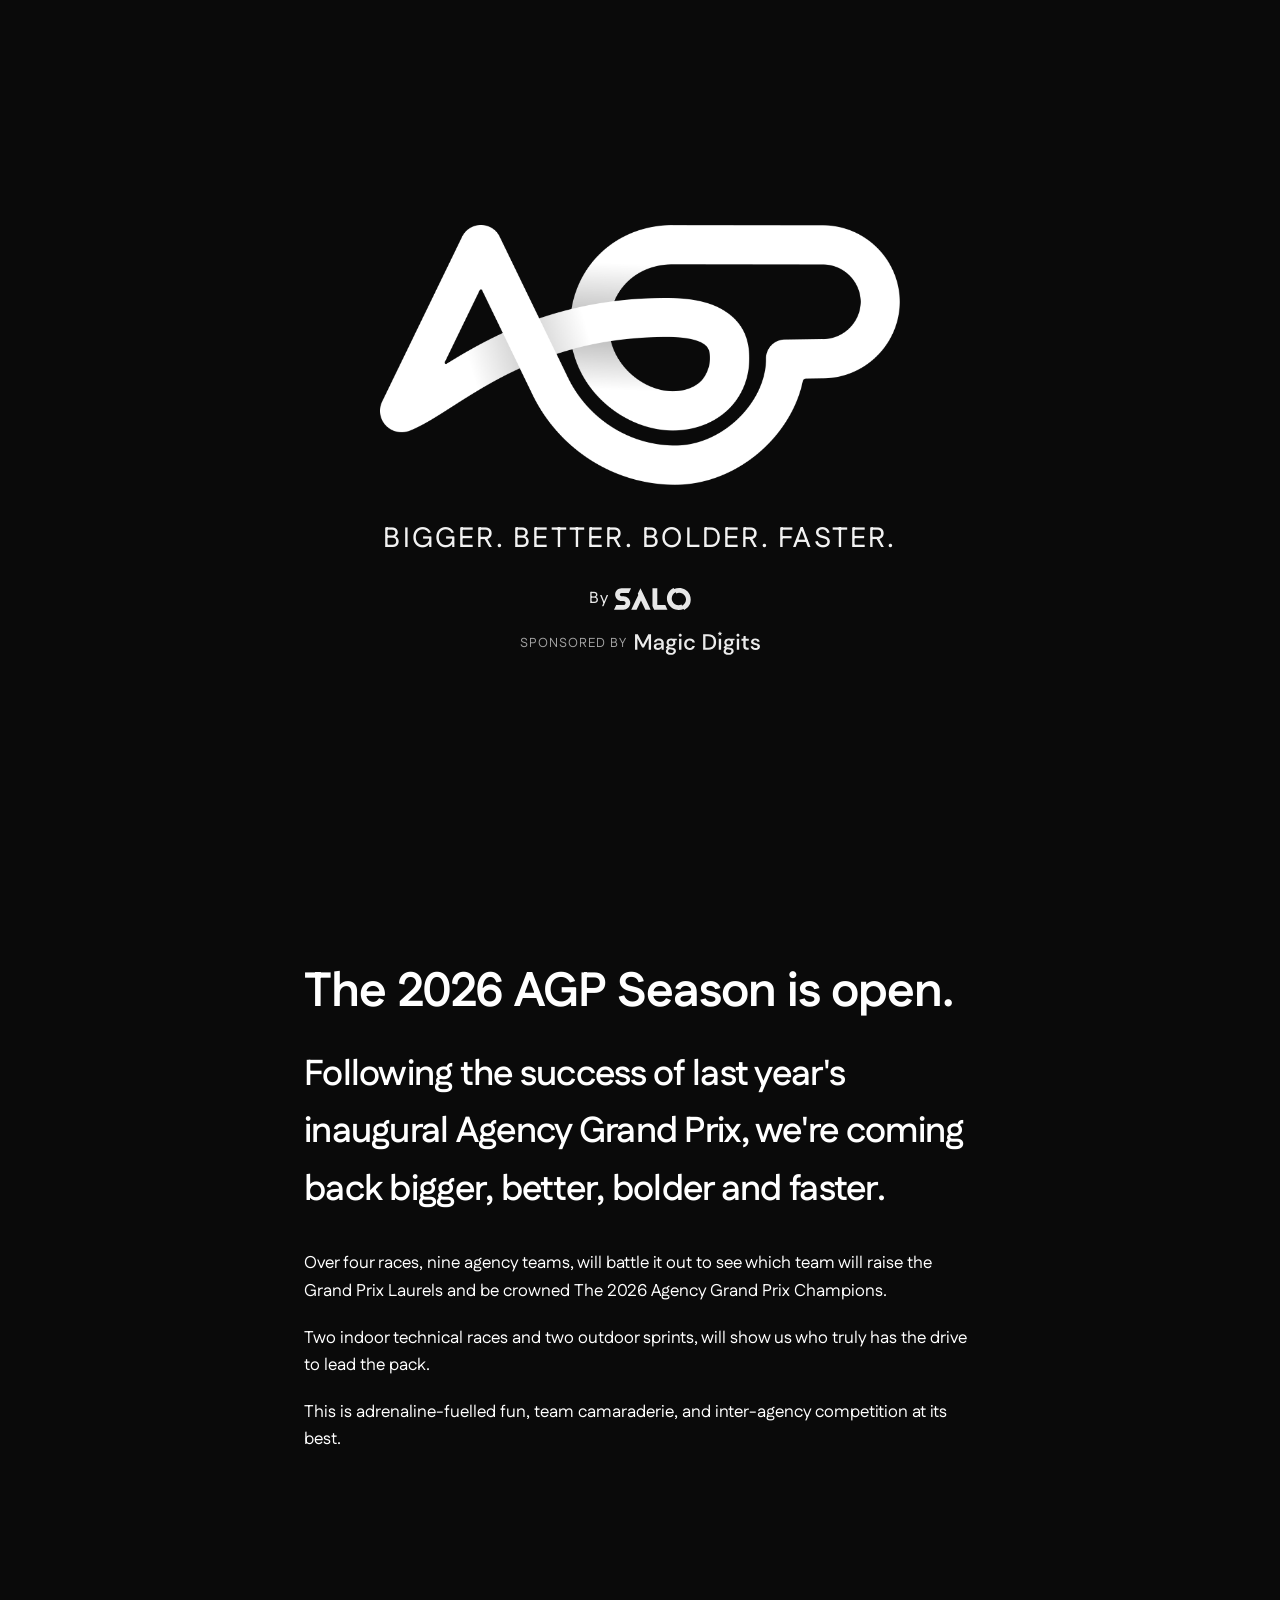
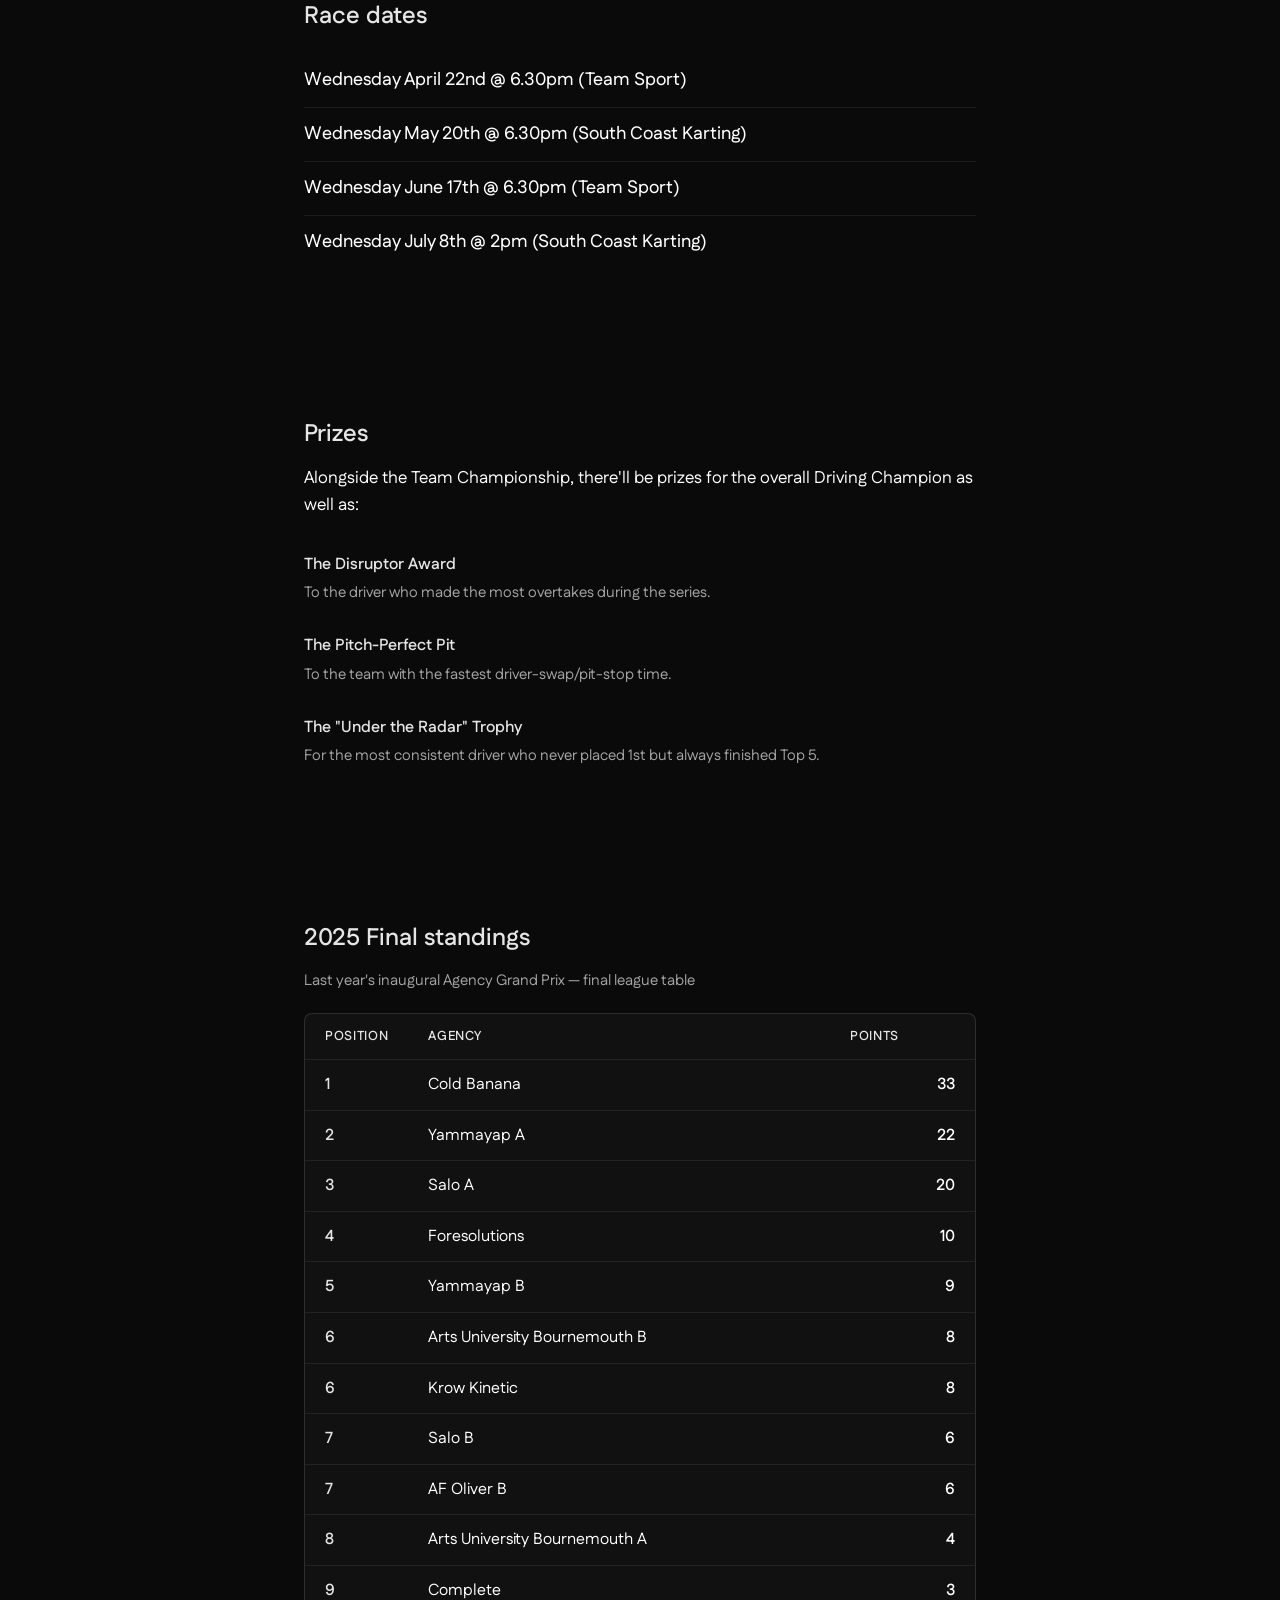
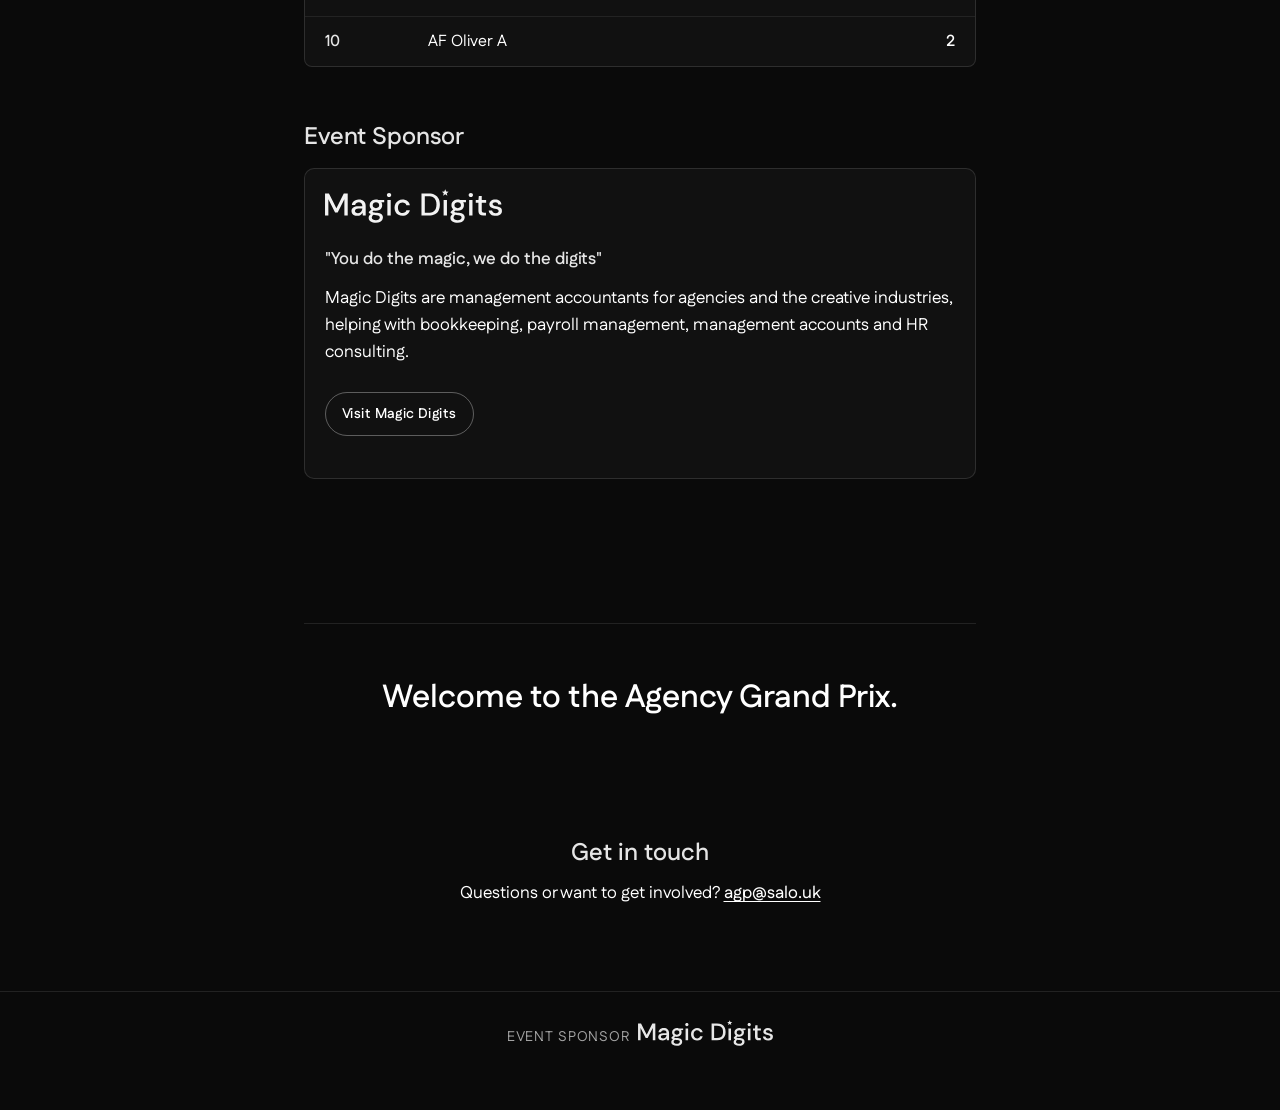
==== index.html @ ab798ff8 "Update 2026 race schedule with venues and times Made-with: Cursor" ====
<!DOCTYPE html>
<html lang="en">
<head>
  <meta charset="UTF-8">
  <meta name="viewport" content="width=device-width, initial-scale=1.0">
  <meta http-equiv="Content-Security-Policy" content="upgrade-insecure-requests">
  <title>Agency Grand Prix — 2026 Season</title>
  <meta name="description" content="The 2026 Agency Grand Prix — four races, nine agency teams. Bigger, better, bolder and faster. Indoor technical races and outdoor sprints. March–June 2026.">
  <meta name="theme-color" content="#0a0a0a">
  <meta property="og:title" content="Agency Grand Prix — 2026 Season">
  <meta property="og:description" content="The 2026 Agency Grand Prix — four races, nine agency teams. Bigger, better, bolder and faster.">
  <meta property="og:type" content="website">
  <link rel="icon" href="assets/Favicon.png" type="image/png" sizes="32x32">
  <link rel="apple-touch-icon" href="assets/Favicon.png">
  <link rel="preconnect" href="https://fonts.googleapis.com">
  <link rel="preconnect" href="https://fonts.gstatic.com" crossorigin>
  <link href="https://fonts.googleapis.com/css2?family=Fustat:wght@200;300;400;500;600;700;800&display=swap" rel="stylesheet">
  <link href="styles.css" rel="stylesheet">
</head>
<body>
  <header class="banner">
    <!-- Replace src with your own video file for the background -->
    <video class="banner-video" autoplay muted loop playsinline src="assets/AGP-Banner-720.mp4">
      Your browser does not support the video tag.
    </video>
    <div class="banner-fallback" aria-hidden="true"></div>
    <div class="banner-overlay"></div>
    <div class="banner-content">
      <img class="banner-logo" src="assets/AGP-Logo-Light.png" alt="Agency Grand Prix" width="520" height="auto">
      <p class="banner-tagline">Bigger. Better. Bolder. Faster.</p>
      <p class="banner-by">By <a href="https://salo.uk" target="_blank" rel="noopener noreferrer"><img src="assets/salo.svg" alt="Salo" class="banner-salo-logo"></a></p>
      <p class="banner-sponsor">Sponsored by <a href="https://www.magic-digits.co.uk/" target="_blank" rel="noopener noreferrer"><img src="assets/Magic-Digits.svg" alt="Magic Digits" class="banner-sponsor-logo"></a></p>
    </div>
  </header>

  <div class="page-wrap">
    <aside class="gallery-side gallery-side--left" aria-hidden="true">
      <div class="gallery-float-item" data-reveal-at="0" data-hide-at="400">
        <span class="glitch"><img src="assets/gallery/left-1.jpg" alt=""></span>
      </div>
      <div class="gallery-float-item" data-reveal-at="200" data-hide-at="600">
        <span class="glitch"><img src="assets/gallery/left-2.jpg" alt=""></span>
      </div>
      <div class="gallery-float-item" data-reveal-at="450" data-hide-at="850">
        <span class="glitch"><img src="assets/gallery/left-3.jpg" alt=""></span>
      </div>
    </aside>

  <main>
    <section class="scroll-reveal">
      <h1>The 2026 AGP Season is open.</h1>
      <p class="intro">Following the success of last year's inaugural Agency Grand Prix, we're coming back bigger, better, bolder and faster.</p>
      <p>Over four races, nine agency teams, will battle it out to see which team will raise the Grand Prix Laurels and be crowned The 2026 Agency Grand Prix Champions.</p>
      <p>Two indoor technical races and two outdoor sprints, will show us who truly has the drive to lead the pack.</p>
      <p>This is adrenaline-fuelled fun, team camaraderie, and inter-agency competition at its best.</p>
    </section>

    <section class="scroll-reveal">
      <h2>Race dates</h2>
      <ul class="dates">
        <li>Wednesday April 22nd @ 6.30pm (Team Sport)</li>
        <li>Wednesday May 20th @ 6.30pm (South Coast Karting)</li>
        <li>Wednesday June 17th @ 6.30pm (Team Sport)</li>
        <li>Wednesday July 8th @ 2pm (South Coast Karting)</li>
      </ul>
    </section>

    <div class="gallery-mobile" aria-label="Event gallery">
      <div class="gallery-mobile-track">
        <div class="gallery-mobile-slide"><span class="glitch"><img src="assets/gallery/left-1.jpg" alt=""></span></div>
        <div class="gallery-mobile-slide"><span class="glitch"><img src="assets/gallery/left-2.jpg" alt=""></span></div>
        <div class="gallery-mobile-slide"><span class="glitch"><img src="assets/gallery/left-3.jpg" alt=""></span></div>
        <div class="gallery-mobile-slide"><span class="glitch"><img src="assets/gallery/right-1.jpg" alt=""></span></div>
        <div class="gallery-mobile-slide"><span class="glitch"><img src="assets/gallery/right-2.jpg" alt=""></span></div>
        <div class="gallery-mobile-slide"><span class="glitch"><img src="assets/gallery/right-3.jpg" alt=""></span></div>
      </div>
    </div>

    <section class="scroll-reveal">
      <h2>Prizes</h2>
      <p>Alongside the Team Championship, there'll be prizes for the overall Driving Champion as well as:</p>
      <div class="awards">
        <div class="award-item">
          <h3>The Disruptor Award</h3>
          <p>To the driver who made the most overtakes during the series.</p>
        </div>
        <div class="award-item">
          <h3>The Pitch-Perfect Pit</h3>
          <p>To the team with the fastest driver-swap/pit-stop time.</p>
        </div>
        <div class="award-item">
          <h3>The "Under the Radar" Trophy</h3>
          <p>For the most consistent driver who never placed 1st but always finished Top 5.</p>
        </div>
      </div>
    </section>

    <section class="scroll-reveal league-section">
      <h2>2025 Final standings</h2>
      <p class="league-caption">Last year's inaugural Agency Grand Prix — final league table</p>
      <div class="league-table-wrap">
        <table class="league-table">
          <thead>
            <tr>
              <th scope="col">Position</th>
              <th scope="col">Agency</th>
              <th scope="col">Points</th>
            </tr>
          </thead>
          <tbody>
            <tr><td>1</td><td>Cold Banana</td><td>33</td></tr>
            <tr><td>2</td><td>Yammayap A</td><td>22</td></tr>
            <tr><td>3</td><td>Salo A</td><td>20</td></tr>
            <tr><td>4</td><td>Foresolutions</td><td>10</td></tr>
            <tr><td>5</td><td>Yammayap B</td><td>9</td></tr>
            <tr><td>6</td><td>Arts University Bournemouth B</td><td>8</td></tr>
            <tr><td>6</td><td>Krow Kinetic</td><td>8</td></tr>
            <tr><td>7</td><td>Salo B</td><td>6</td></tr>
            <tr><td>7</td><td>AF Oliver B</td><td>6</td></tr>
            <tr><td>8</td><td>Arts University Bournemouth A</td><td>4</td></tr>
            <tr><td>9</td><td>Complete</td><td>3</td></tr>
            <tr><td>10</td><td>AF Oliver A</td><td>2</td></tr>
          </tbody>
        </table>
      </div>
    </section>

    <section class="scroll-reveal sponsor-section">
      <h2>Event Sponsor</h2>
      <div class="sponsor-card">
        <a href="https://www.magic-digits.co.uk/" target="_blank" rel="noopener noreferrer" class="sponsor-logo-link">
          <img src="assets/Magic-Digits.svg" alt="Magic Digits" class="sponsor-feature-logo">
        </a>
        <p class="sponsor-strapline">"You do the magic, we do the digits"</p>
        <p>Magic Digits are management accountants for agencies and the creative industries, helping with bookkeeping, payroll management, management accounts and HR consulting.</p>
        <p><a href="https://www.magic-digits.co.uk/" target="_blank" rel="noopener noreferrer" class="sponsor-cta">Visit Magic Digits</a></p>
      </div>
    </section>

    <section class="scroll-reveal">
      <p class="closing">Welcome to the Agency Grand Prix.</p>
    </section>

    <section class="scroll-reveal contact-section">
      <h2>Get in touch</h2>
      <p>Questions or want to get involved? <a href="mailto:agp@salo.uk">agp@salo.uk</a></p>
    </section>
  </main>

    <aside class="gallery-side gallery-side--right" aria-hidden="true">
      <div class="gallery-float-item" data-reveal-at="100" data-hide-at="500">
        <span class="glitch"><img src="assets/gallery/right-1.jpg" alt=""></span>
      </div>
      <div class="gallery-float-item" data-reveal-at="350" data-hide-at="750">
        <span class="glitch"><img src="assets/gallery/right-2.jpg" alt=""></span>
      </div>
      <div class="gallery-float-item" data-reveal-at="600">
        <span class="glitch"><img src="assets/gallery/right-3.jpg" alt=""></span>
      </div>
    </aside>
  </div>

  <footer class="site-footer">
    <p class="footer-sponsor">Event sponsor <a href="https://www.magic-digits.co.uk/" target="_blank" rel="noopener noreferrer"><img src="assets/Magic-Digits.svg" alt="Magic Digits" class="footer-sponsor-logo"></a></p>
  </footer>

  <script src="script.js"></script>
</body>
</html>
---- styles.css ----
:root {
  --bg: #0a0a0a;
  --bg-elevated: #141414;
  --text: #ffffff;
  --text-muted: #a3a3a3;
  --accent: #e5e5e5;
  --font: 'Fustat', sans-serif;
}

* {
  box-sizing: border-box;
  margin: 0;
  padding: 0;
}

html {
  scroll-behavior: smooth;
}

body {
  font-family: var(--font);
  background: var(--bg);
  color: var(--text);
  line-height: 1.6;
  font-weight: 400;
  -webkit-font-smoothing: antialiased;
}

/* Banner */
.banner {
  position: relative;
  min-height: 100vh;
  display: flex;
  align-items: center;
  justify-content: center;
  overflow: hidden;
}

.banner-video {
  position: absolute;
  inset: 0;
  width: 100%;
  height: 100%;
  object-fit: cover;
}

.banner-overlay {
  position: absolute;
  inset: 0;
  background: linear-gradient(to bottom, rgba(10,10,10,0.4) 0%, rgba(10,10,10,0.85) 60%, var(--bg) 100%);
  z-index: 1;
}

.banner-content {
  position: relative;
  z-index: 2;
  text-align: center;
  padding: 2rem;
}

.banner-logo {
  max-width: min(70vw, 520px);
  height: auto;
  display: block;
  margin: 0 auto 2rem;
}

.banner-tagline {
  font-size: clamp(1.25rem, 3vw, 1.75rem);
  font-weight: 500;
  letter-spacing: 0.08em;
  text-transform: uppercase;
  color: var(--text);
  opacity: 0.95;
}

.banner-by {
  font-size: clamp(0.875rem, 2vw, 1rem);
  font-weight: 500;
  letter-spacing: 0.06em;
  color: var(--text);
  opacity: 0.9;
  margin-top: 1.5rem;
  display: flex;
  align-items: center;
  justify-content: center;
  gap: 0.35em;
}

.banner-salo-logo {
  height: 1.4em;
  width: auto;
  display: inline-block;
  vertical-align: middle;
}

.banner-sponsor {
  font-size: 0.8125rem;
  letter-spacing: 0.08em;
  text-transform: uppercase;
  color: var(--text-muted);
  margin-top: 0.9rem;
  display: flex;
  align-items: center;
  justify-content: center;
  gap: 0.6em;
}

.banner-sponsor-logo {
  height: auto;
  width: min(100%, 160px);
  max-width: 160px;
  max-height: 24px;
  display: inline-block;
  vertical-align: middle;
  opacity: 0.92;
}

/* Sections */
section {
  max-width: 720px;
  margin: 0 auto;
  padding: 4rem 1.5rem;
}

h1, h2 {
  font-weight: 700;
  line-height: 1.2;
}

h1 {
  font-size: clamp(2rem, 5vw, 3rem);
  margin-bottom: 1.5rem;
  letter-spacing: -0.02em;
}

h2 {
  font-size: clamp(1.25rem, 3vw, 1.5rem);
  margin-bottom: 1rem;
  color: var(--accent);
  font-weight: 600;
}

p {
  margin-bottom: 1.25rem;
  color: var(--text);
  font-size: 1.0625rem;
}

.intro {
  font-size: clamp(1.5rem, 4vw, 2.25rem);
  font-weight: 600;
  margin-bottom: 2rem;
  letter-spacing: -0.02em;
}

.dates {
  list-style: none;
  margin: 1.5rem 0;
}

.dates li {
  padding: 0.75rem 0;
  border-bottom: 1px solid rgba(255,255,255,0.08);
  font-size: 1.125rem;
  font-weight: 500;
}

.dates li:last-child {
  border-bottom: none;
}

.awards {
  margin-top: 2rem;
}

.awards h3 {
  font-size: 1rem;
  font-weight: 600;
  color: var(--accent);
  margin-bottom: 0.25rem;
}

.awards p {
  margin-bottom: 1.5rem;
  font-size: 0.9375rem;
  color: var(--text-muted);
}

.awards .award-item {
  margin-bottom: 1.75rem;
}

.closing {
  text-align: center;
  font-size: clamp(1.5rem, 4vw, 2rem);
  font-weight: 600;
  margin-top: 3rem;
  padding-top: 3rem;
  border-top: 1px solid rgba(255,255,255,0.1);
}

.league-section {
  padding-bottom: 2rem;
}

.league-caption {
  margin: 0.5rem 0 1.25rem;
  font-size: 0.9375rem;
  color: var(--text-muted);
}

.league-table-wrap {
  overflow-x: auto;
  border-radius: 8px;
  border: 1px solid rgba(255, 255, 255, 0.12);
  background: rgba(255, 255, 255, 0.03);
}

.league-table {
  width: 100%;
  border-collapse: collapse;
  font-size: 1rem;
}

.league-table th,
.league-table td {
  padding: 0.75rem 1.25rem;
  text-align: left;
  border-bottom: 1px solid rgba(255, 255, 255, 0.08);
}

.league-table th {
  font-weight: 600;
  color: var(--accent);
  text-transform: uppercase;
  letter-spacing: 0.05em;
  font-size: 0.8125rem;
}

.league-table td {
  color: var(--text);
}

.league-table tbody tr:last-child td {
  border-bottom: none;
}

.league-table tbody tr:hover td {
  background: rgba(255, 255, 255, 0.04);
}

.league-table td:nth-child(1) {
  font-weight: 600;
  color: var(--accent);
  width: 6rem;
}

.league-table td:nth-child(3) {
  font-weight: 600;
  text-align: right;
}

.sponsor-section {
  padding-top: 1.5rem;
  padding-bottom: 2rem;
}

.sponsor-card {
  margin-top: 1rem;
  padding: 1.25rem 1.25rem 1.4rem;
  border: 1px solid rgba(255, 255, 255, 0.12);
  border-radius: 10px;
  background: rgba(255, 255, 255, 0.03);
}

.sponsor-logo-link {
  display: inline-block;
  margin-bottom: 0.9rem;
}

.sponsor-feature-logo {
  width: min(100%, 220px);
  max-width: 220px;
  height: auto;
  max-height: 34px;
  opacity: 0.95;
}

.sponsor-strapline {
  margin-bottom: 0.75rem;
  font-size: 1.0625rem;
  font-weight: 600;
  color: var(--accent);
}

.sponsor-cta {
  display: inline-flex;
  align-items: center;
  justify-content: center;
  margin-top: 0.35rem;
  padding: 0.6rem 1rem;
  border: 1px solid rgba(255, 255, 255, 0.32);
  border-radius: 999px;
  color: var(--text);
  text-decoration: none;
  font-size: 0.875rem;
  font-weight: 600;
  letter-spacing: 0.03em;
  transition: background-color 0.2s ease, border-color 0.2s ease, color 0.2s ease;
}

.sponsor-cta:hover {
  background: rgba(255, 255, 255, 0.12);
  border-color: rgba(255, 255, 255, 0.55);
  color: var(--accent);
}

.contact-section {
  text-align: center;
  padding-top: 2rem;
  padding-bottom: 4rem;
}

.contact-section h2 {
  margin-bottom: 0.75rem;
}

.contact-section a {
  color: var(--text);
  font-weight: 500;
  text-decoration: underline;
  text-underline-offset: 0.2em;
}

.contact-section a:hover {
  color: var(--accent);
}

.site-footer {
  border-top: 1px solid rgba(255, 255, 255, 0.1);
  padding: 1.75rem 1.5rem 2.25rem;
  text-align: center;
  position: relative;
  z-index: 3;
}

.footer-sponsor {
  color: var(--text-muted);
  font-size: 0.875rem;
  letter-spacing: 0.06em;
  text-transform: uppercase;
  display: inline-flex;
  align-items: center;
  gap: 0.6em;
}

.footer-sponsor-logo {
  height: auto;
  width: min(100%, 170px);
  max-width: 170px;
  max-height: 26px;
  opacity: 0.9;
}

/* Page layout: content + floating gallery (desktop) / swipeable gallery (mobile) */
.page-wrap {
  padding: 0 1rem;
  position: relative;
  overflow-x: clip;
}

@media (min-width: 1024px) {
  .page-wrap {
    padding: 0 2rem;
    overflow: visible;
  }

  main {
    max-width: 720px;
    margin: 0 auto;
    position: relative;
    z-index: 3;
  }

  .gallery-side {
    position: fixed;
    top: 0;
    width: 26%;
    max-width: 340px;
    height: 100vh;
    pointer-events: none;
    overflow: hidden;
    z-index: 2;
  }

  .gallery-side--left {
    left: 0;
  }

  .gallery-side--right {
    right: 0;
    left: auto;
  }

  .gallery-float-item {
    position: absolute;
    width: 100%;
    opacity: 0;
    transform: scale(0.92);
    transition: opacity 0.8s ease-out, transform 0.8s ease-out;
    will-change: opacity, transform;
  }

  .gallery-float-item.revealed {
    opacity: 1;
    transform: scale(1);
  }

  /* Glitch runs only after image is revealed */
  .gallery-float-item .glitch::before,
  .gallery-float-item .glitch::after {
    animation: none;
    opacity: 0;
  }

  .gallery-float-item.revealed .glitch::before {
    animation: glitch-before 5s ease-in-out infinite;
  }

  .gallery-float-item.revealed .glitch::after {
    animation: glitch-after 5s ease-in-out infinite;
    animation-delay: 0.1s;
  }

  .gallery-float-item .glitch {
    display: block;
    position: relative;
    overflow: hidden;
    border-radius: 10px;
    box-shadow: 0 20px 50px rgba(0, 0, 0, 0.5);
  }

  .gallery-float-item .glitch img {
    width: 100%;
    max-width: 340px;
    height: auto;
    max-height: 42vh;
    object-fit: cover;
    border-radius: 10px;
    display: block;
    position: relative;
    z-index: 0;
  }

  .gallery-side--left .gallery-float-item {
    right: 0;
    left: auto;
    transform: translateX(-10px) scale(0.92);
  }

  .gallery-side--left .gallery-float-item.revealed {
    transform: translateX(-10px) scale(1);
  }

  .gallery-side--left .gallery-float-item:nth-child(1) {
    top: 20vh;
    z-index: 1;
  }

  .gallery-side--left .gallery-float-item:nth-child(2) {
    top: 50vh;
    z-index: 3;
    transform: translateX(-20px) scale(0.92);
  }

  .gallery-side--left .gallery-float-item:nth-child(2).revealed {
    transform: translateX(-20px) scale(1);
  }

  .gallery-side--left .gallery-float-item:nth-child(3) {
    top: 20vh;
    z-index: 2;
    transform: translateX(-30px) scale(0.92);
  }

  .gallery-side--left .gallery-float-item:nth-child(3).revealed {
    transform: translateX(-30px) scale(1);
  }

  .gallery-side--right .gallery-float-item {
    left: 0;
    right: auto;
    transform: translateX(10px) scale(0.92);
  }

  .gallery-side--right .gallery-float-item.revealed {
    transform: translateX(10px) scale(1);
  }

  .gallery-side--right .gallery-float-item:nth-child(1) {
    top: 25vh;
    z-index: 2;
    transform: translateX(15px) scale(0.92);
  }

  .gallery-side--right .gallery-float-item:nth-child(1).revealed {
    transform: translateX(15px) scale(1);
  }

  .gallery-side--right .gallery-float-item:nth-child(2) {
    top: 50vh;
    z-index: 1;
    transform: translateX(25px) scale(0.92);
  }

  .gallery-side--right .gallery-float-item:nth-child(2).revealed {
    transform: translateX(25px) scale(1);
  }

  .gallery-side--right .gallery-float-item:nth-child(3) {
    top: 25vh;
    z-index: 3;
    transform: translateX(30px) scale(0.92);
  }

  .gallery-side--right .gallery-float-item:nth-child(3).revealed {
    transform: translateX(30px) scale(1);
  }

  .gallery-mobile {
    display: none;
  }
}

@media (max-width: 1023px) {
  .gallery-side {
    display: none;
  }

  .gallery-mobile {
    display: block;
    width: 100%;
    margin: 2rem 0 4rem;
    padding-bottom: 1rem;
  }

  .gallery-mobile-track {
    display: flex;
    gap: 1rem;
    overflow-x: auto;
    overflow-y: hidden;
    scroll-snap-type: x mandatory;
    scroll-behavior: smooth;
    -webkit-overflow-scrolling: touch;
    padding: 0 1.5rem;
    scrollbar-width: none;
  }

  .gallery-mobile-track::-webkit-scrollbar {
    display: none;
  }

  .gallery-mobile-slide {
    flex: 0 0 85%;
    max-width: 320px;
    scroll-snap-align: center;
    scroll-snap-stop: always;
  }

  .gallery-mobile-slide .glitch {
    display: block;
    position: relative;
    overflow: hidden;
    border-radius: 8px;
    box-shadow: 0 8px 24px rgba(0, 0, 0, 0.3);
  }

  .gallery-mobile-slide .glitch img {
    width: 100%;
    height: auto;
    aspect-ratio: 4/3;
    object-fit: cover;
    border-radius: 8px;
    display: block;
    position: relative;
    z-index: 0;
  }
}

/* Glitch effect for gallery images */
.glitch {
  position: relative;
}

.glitch::before,
.glitch::after {
  content: '';
  position: absolute;
  inset: 0;
  background-repeat: no-repeat;
  background-position: center;
  background-size: cover;
  background-image: var(--glitch-img);
  pointer-events: none;
  z-index: 1;
  border-radius: inherit;
}

.glitch::after {
  z-index: 2;
}

.glitch::before {
  animation: glitch-before 2s ease-in-out infinite;
}

.glitch::after {
  animation: glitch-after 2s ease-in-out infinite;
  animation-delay: 0.1s;
}

@keyframes glitch-before {
  0%, 88%, 92%, 100% {
    clip-path: inset(0 0 100% 0);
    transform: translate(0);
    opacity: 0;
  }
  89% {
    clip-path: inset(15% 0 55% 0);
    transform: translate(-5px, 3px);
    opacity: 0.9;
  }
  90% {
    clip-path: inset(65% 0 15% 0);
    transform: translate(5px, -3px);
    opacity: 0.9;
  }
  91% {
    clip-path: inset(35% 0 35% 0);
    transform: translate(-3px, 5px);
    opacity: 0.9;
  }
}

@keyframes glitch-after {
  0%, 88%, 92%, 100% {
    clip-path: inset(100% 0 0 0);
    transform: translate(0);
    opacity: 0;
  }
  89% {
    clip-path: inset(55% 0 15% 0);
    transform: translate(5px, -3px);
    opacity: 0.85;
  }
  90% {
    clip-path: inset(15% 0 65% 0);
    transform: translate(-5px, 3px);
    opacity: 0.85;
  }
  91% {
    clip-path: inset(35% 0 35% 0);
    transform: translate(3px, -5px);
    opacity: 0.85;
  }
}

/* Scroll reveal: faded → full opacity (all text below banner) */
.scroll-reveal {
  opacity: 0.35;
  transition: opacity 0.6s ease;
}

.scroll-reveal.in-view {
  opacity: 1;
}

/* Video fallback when no src */
.banner-video[src=""],
.banner-video:not([src]) {
  display: none;
}

.banner-fallback {
  position: absolute;
  inset: 0;
  background: radial-gradient(ellipse 80% 50% at 50% 40%, #1a1a1a 0%, var(--bg) 70%);
  display: none;
}

.banner-video[src=""] ~ .banner-fallback,
.banner-video:not([src]) ~ .banner-fallback {
  display: block;
}
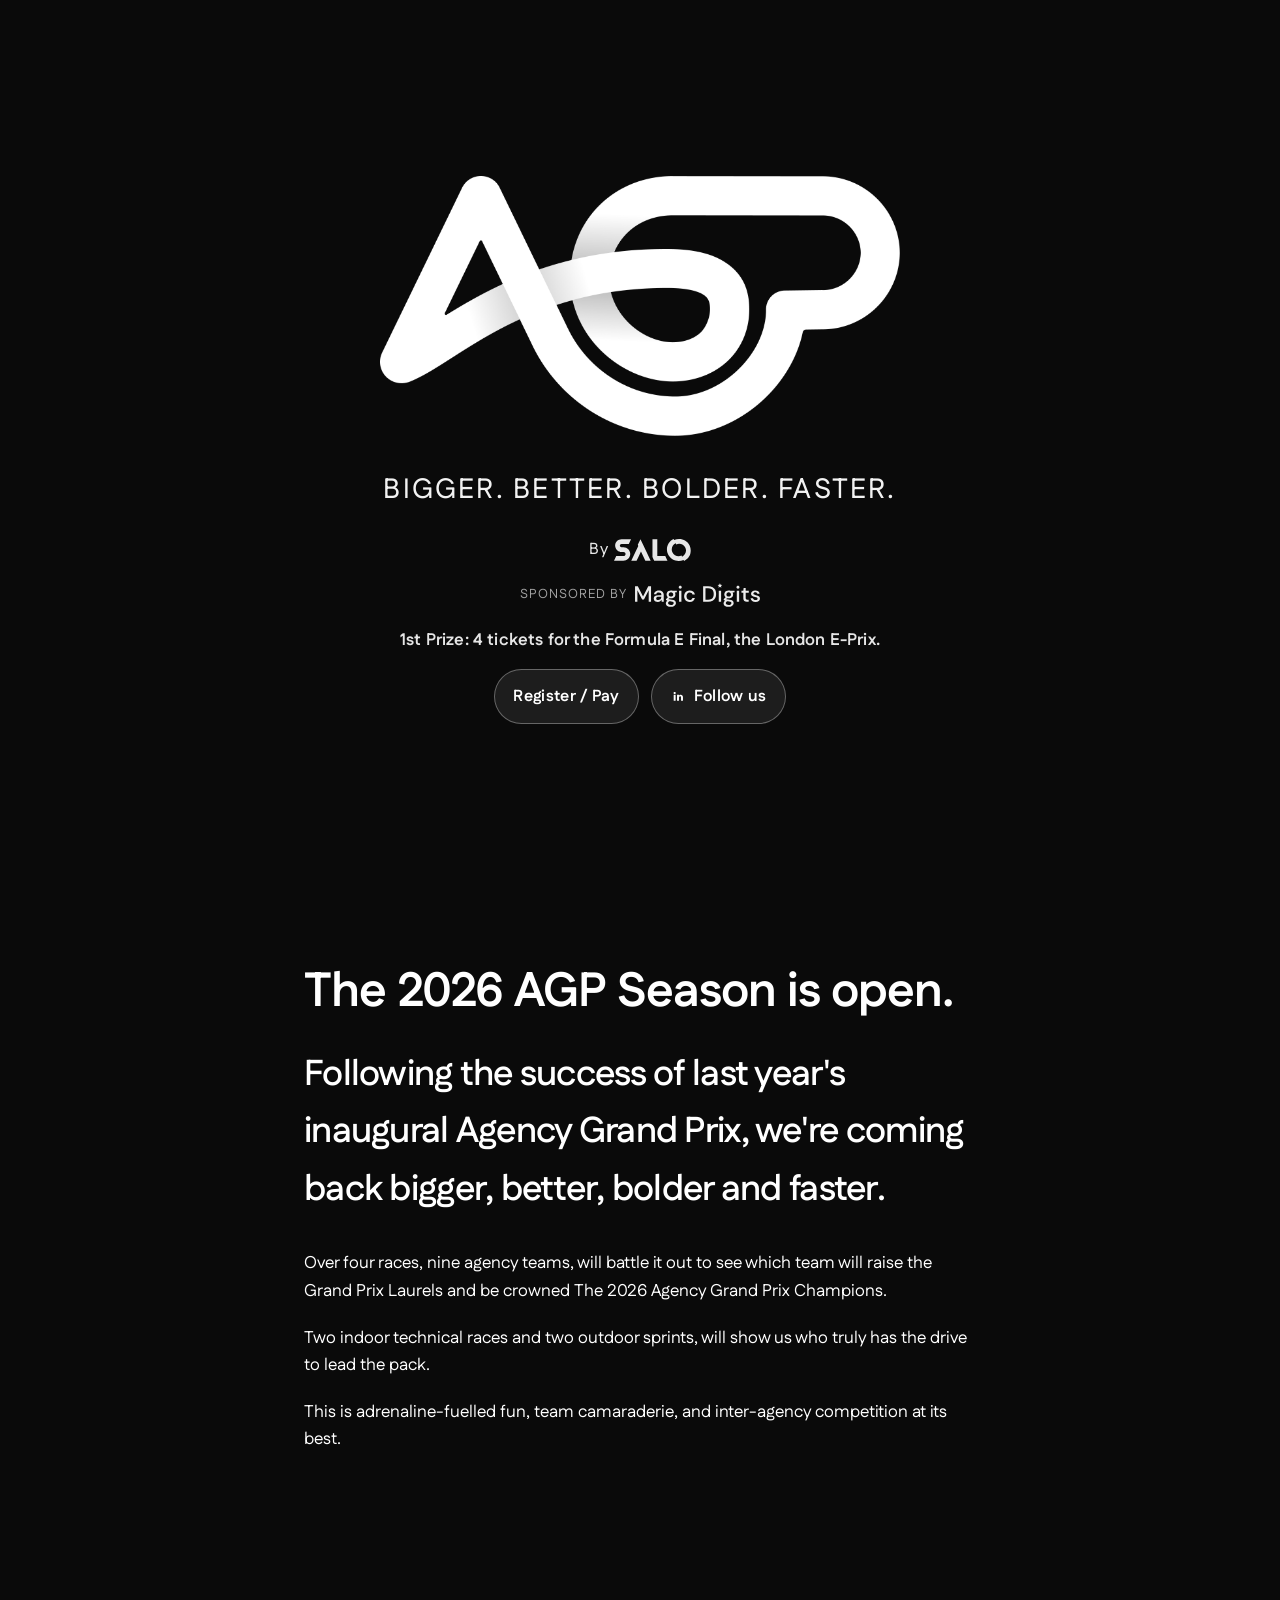
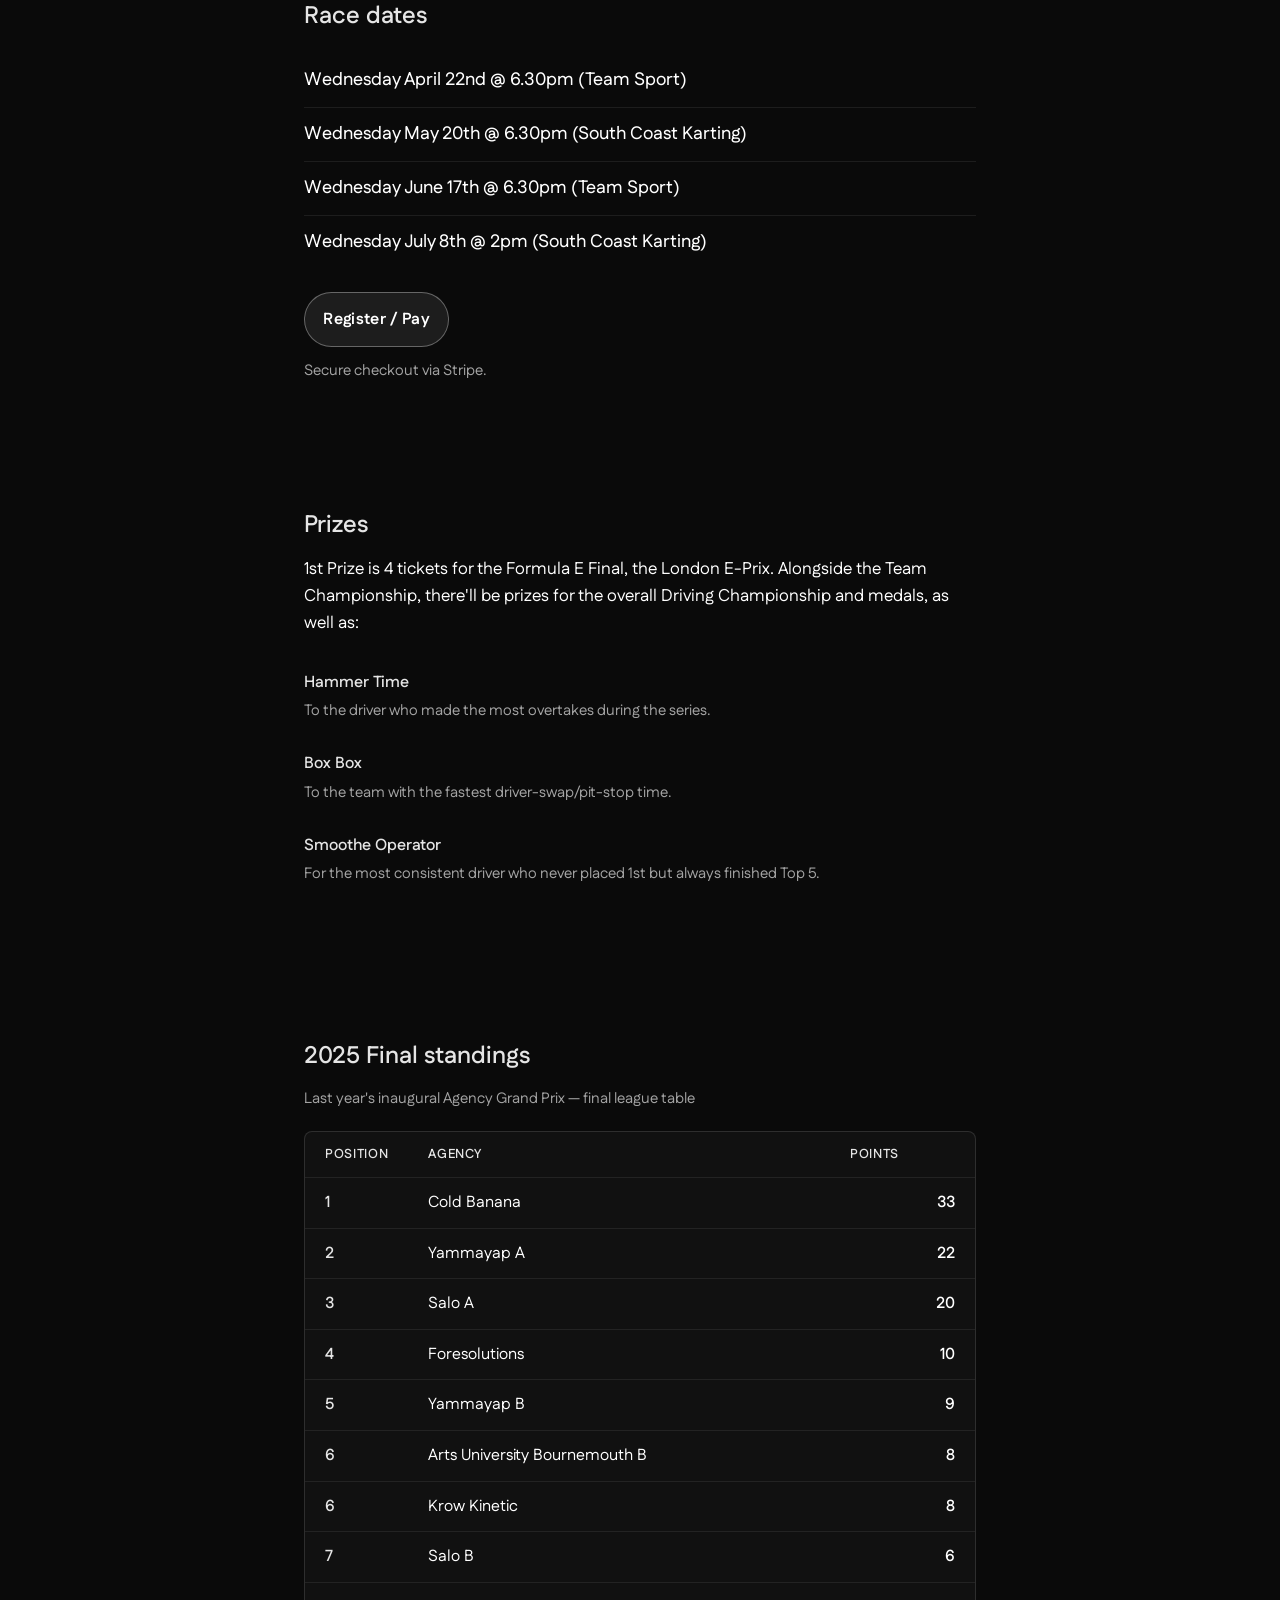
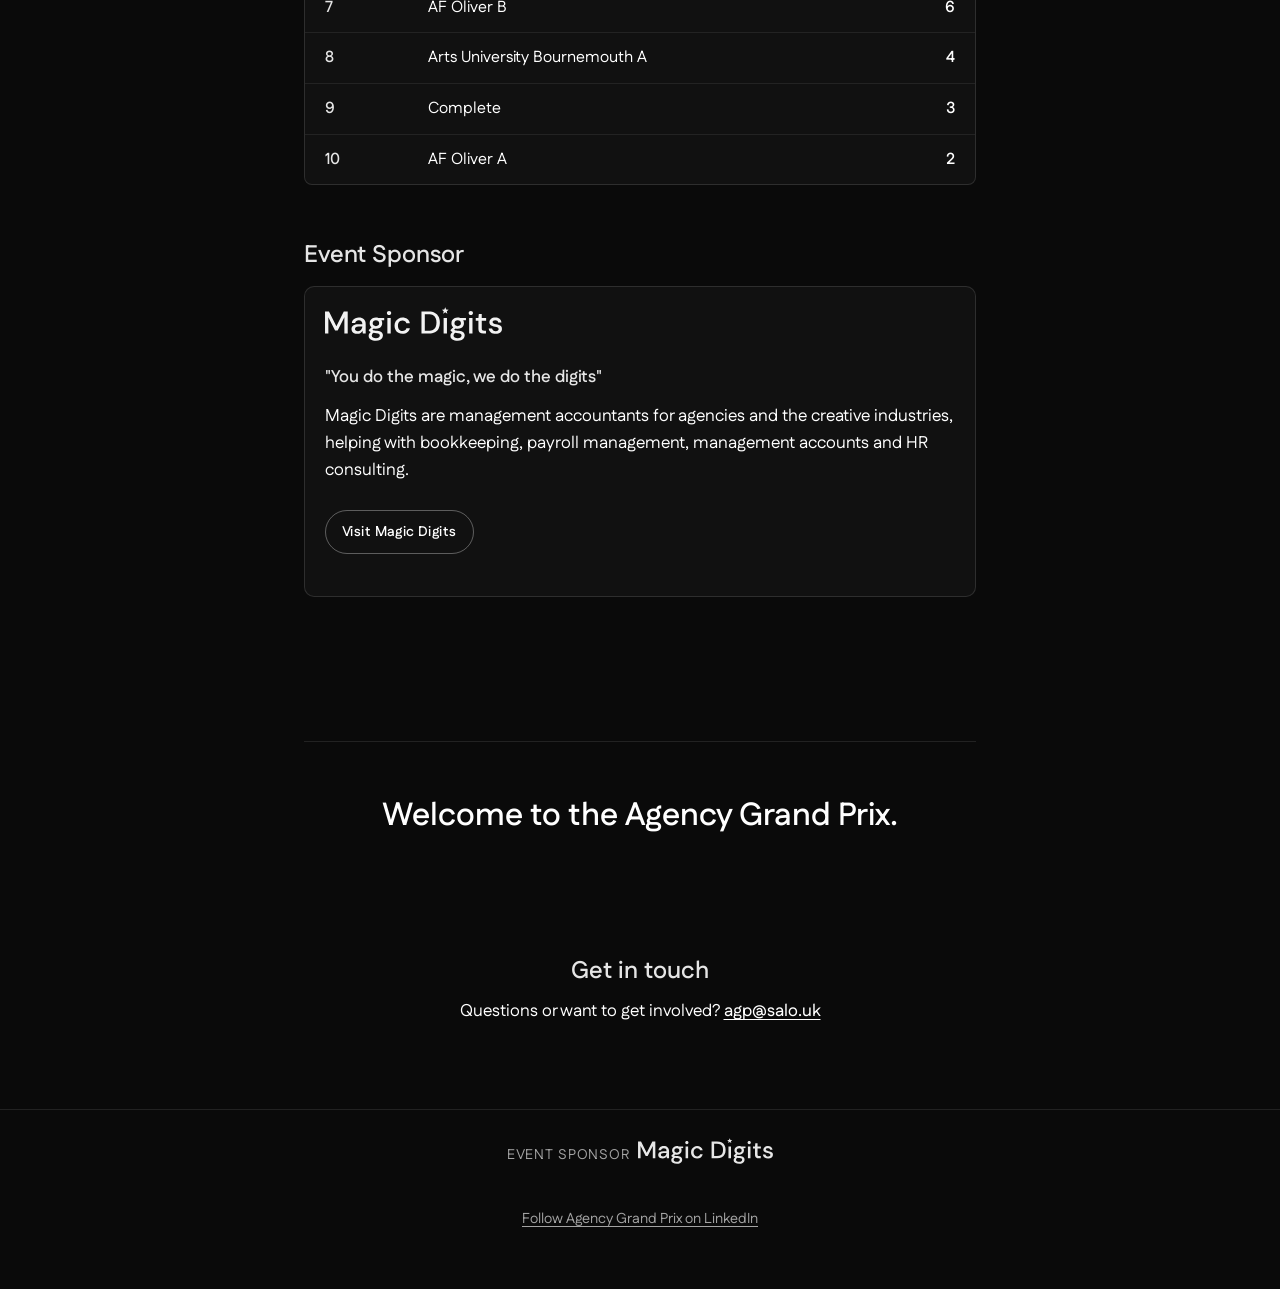
==== commit 17708a45: "Add Formula E prize messaging and LinkedIn follow CTA in banner Made-with: Cursor" ====
--- a/index.html
+++ b/index.html
@@ -30,6 +30,16 @@
       <p class="banner-tagline">Bigger. Better. Bolder. Faster.</p>
       <p class="banner-by">By <a href="https://salo.uk" target="_blank" rel="noopener noreferrer"><img src="assets/salo.svg" alt="Salo" class="banner-salo-logo"></a></p>
       <p class="banner-sponsor">Sponsored by <a href="https://www.magic-digits.co.uk/" target="_blank" rel="noopener noreferrer"><img src="assets/Magic-Digits.svg" alt="Magic Digits" class="banner-sponsor-logo"></a></p>
+      <p class="banner-major-prize">1st Prize: 4 tickets for the Formula E Final, the London E-Prix.</p>
+      <div class="banner-cta">
+        <a class="btn-primary btn-primary--banner" href="https://buy.stripe.com/eVq6oI2PX4hVaYT1js24009" target="_blank" rel="noopener noreferrer">Register / Pay</a>
+        <a class="btn-primary btn-primary--banner btn-linkedin" href="https://linkedin.com/company/agency-grand-prix/" target="_blank" rel="noopener noreferrer" aria-label="Follow Agency Grand Prix on LinkedIn">
+          <svg class="btn-linkedin-icon" viewBox="0 0 24 24" aria-hidden="true" focusable="false">
+            <path fill="currentColor" d="M6.94 8.73v8.76H4.03V8.73h2.91zm.19-2.71c0 .84-.63 1.52-1.65 1.52h-.02c-.98 0-1.62-.68-1.62-1.52 0-.86.66-1.53 1.66-1.53s1.61.67 1.63 1.53zm10.84 6.45v5.02h-2.91v-4.69c0-1.18-.42-1.98-1.48-1.98-.81 0-1.29.55-1.5 1.08-.08.19-.1.45-.1.72v4.87H9.07s.04-7.9 0-8.76h2.91v1.24l-.02.03h.02v-.03c.39-.6 1.08-1.46 2.64-1.46 1.93 0 3.37 1.26 3.37 3.97z"/>
+          </svg>
+          Follow us
+        </a>
+      </div>
     </div>
   </header>
 
@@ -63,6 +73,10 @@
         <li>Wednesday June 17th @ 6.30pm (Team Sport)</li>
         <li>Wednesday July 8th @ 2pm (South Coast Karting)</li>
       </ul>
+      <div class="register-cta">
+        <a class="btn-primary" href="https://buy.stripe.com/eVq6oI2PX4hVaYT1js24009" target="_blank" rel="noopener noreferrer">Register / Pay</a>
+        <p class="register-note">Secure checkout via Stripe.</p>
+      </div>
     </section>
 
     <div class="gallery-mobile" aria-label="Event gallery">
@@ -78,18 +92,18 @@
 
     <section class="scroll-reveal">
       <h2>Prizes</h2>
-      <p>Alongside the Team Championship, there'll be prizes for the overall Driving Champion as well as:</p>
+      <p>1st Prize is 4 tickets for the Formula E Final, the London E-Prix. Alongside the Team Championship, there'll be prizes for the overall Driving Championship and medals, as well as:</p>
       <div class="awards">
         <div class="award-item">
-          <h3>The Disruptor Award</h3>
+          <h3>Hammer Time</h3>
           <p>To the driver who made the most overtakes during the series.</p>
         </div>
         <div class="award-item">
-          <h3>The Pitch-Perfect Pit</h3>
+          <h3>Box Box</h3>
           <p>To the team with the fastest driver-swap/pit-stop time.</p>
         </div>
         <div class="award-item">
-          <h3>The "Under the Radar" Trophy</h3>
+          <h3>Smoothe Operator</h3>
           <p>For the most consistent driver who never placed 1st but always finished Top 5.</p>
         </div>
       </div>
@@ -162,6 +176,9 @@
 
   <footer class="site-footer">
     <p class="footer-sponsor">Event sponsor <a href="https://www.magic-digits.co.uk/" target="_blank" rel="noopener noreferrer"><img src="assets/Magic-Digits.svg" alt="Magic Digits" class="footer-sponsor-logo"></a></p>
+    <p class="footer-social">
+      <a href="https://linkedin.com/company/agency-grand-prix/" target="_blank" rel="noopener noreferrer">Follow Agency Grand Prix on LinkedIn</a>
+    </p>
   </footer>
 
   <script src="script.js"></script>
--- a/styles.css
+++ b/styles.css
@@ -116,6 +116,40 @@
   opacity: 0.92;
 }
 
+.banner-major-prize {
+  margin-top: 1.15rem;
+  margin-bottom: 0.25rem;
+  font-size: clamp(0.95rem, 2.2vw, 1.05rem);
+  color: var(--accent);
+  font-weight: 700;
+  letter-spacing: 0.01em;
+}
+
+.banner-cta {
+  margin-top: 1rem;
+  display: flex;
+  justify-content: center;
+  gap: 0.75rem;
+  flex-wrap: wrap;
+}
+
+.btn-primary--banner {
+  background: rgba(255, 255, 255, 0.14);
+}
+
+.btn-primary--banner:hover {
+  background: rgba(255, 255, 255, 0.18);
+}
+
+.btn-linkedin {
+  gap: 0.45rem;
+}
+
+.btn-linkedin-icon {
+  width: 1em;
+  height: 1em;
+}
+
 /* Sections */
 section {
   max-width: 720px;
@@ -168,6 +202,51 @@
 
 .dates li:last-child {
   border-bottom: none;
+}
+
+.register-cta {
+  margin-top: 1.5rem;
+  display: flex;
+  flex-direction: column;
+  align-items: flex-start;
+  gap: 0.75rem;
+}
+
+.btn-primary {
+  display: inline-flex;
+  align-items: center;
+  justify-content: center;
+  padding: 0.85rem 1.15rem;
+  border-radius: 999px;
+  border: 1px solid rgba(255, 255, 255, 0.32);
+  background: rgba(255, 255, 255, 0.08);
+  color: var(--text);
+  text-decoration: none;
+  font-weight: 700;
+  letter-spacing: 0.02em;
+  transition: background-color 0.2s ease, border-color 0.2s ease, transform 0.2s ease;
+}
+
+.btn-primary:hover {
+  background: rgba(255, 255, 255, 0.14);
+  border-color: rgba(255, 255, 255, 0.55);
+  transform: translateY(-1px);
+}
+
+.register-note {
+  margin: 0;
+  color: var(--text-muted);
+  font-size: 0.9375rem;
+}
+
+@media (max-width: 640px) {
+  .register-cta {
+    align-items: stretch;
+  }
+
+  .register-cta .btn-primary {
+    width: 100%;
+  }
 }
 
 .awards {
@@ -361,6 +440,21 @@
   max-width: 170px;
   max-height: 26px;
   opacity: 0.9;
+}
+
+.footer-social {
+  margin-top: 0.85rem;
+}
+
+.footer-social a {
+  color: var(--text-muted);
+  text-decoration: underline;
+  text-underline-offset: 0.2em;
+  font-size: 0.9rem;
+}
+
+.footer-social a:hover {
+  color: var(--accent);
 }
 
 /* Page layout: content + floating gallery (desktop) / swipeable gallery (mobile) */
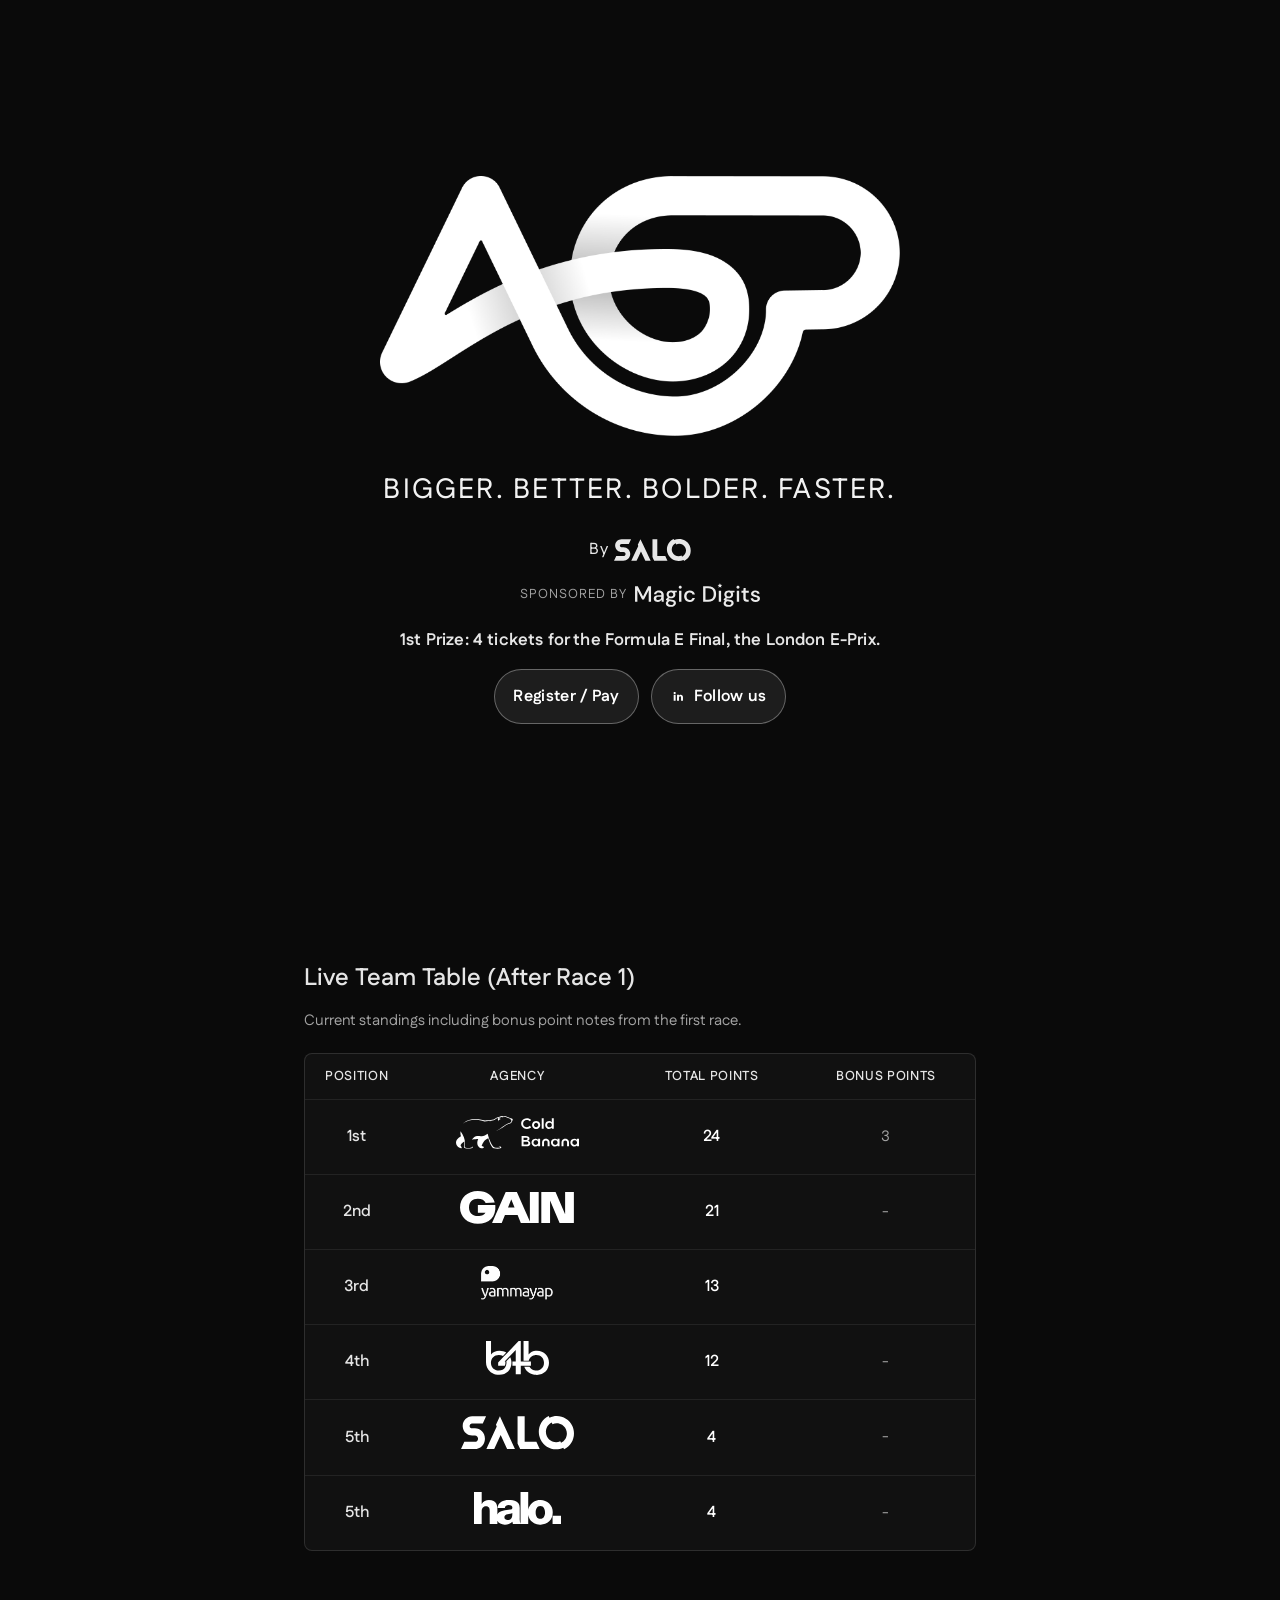
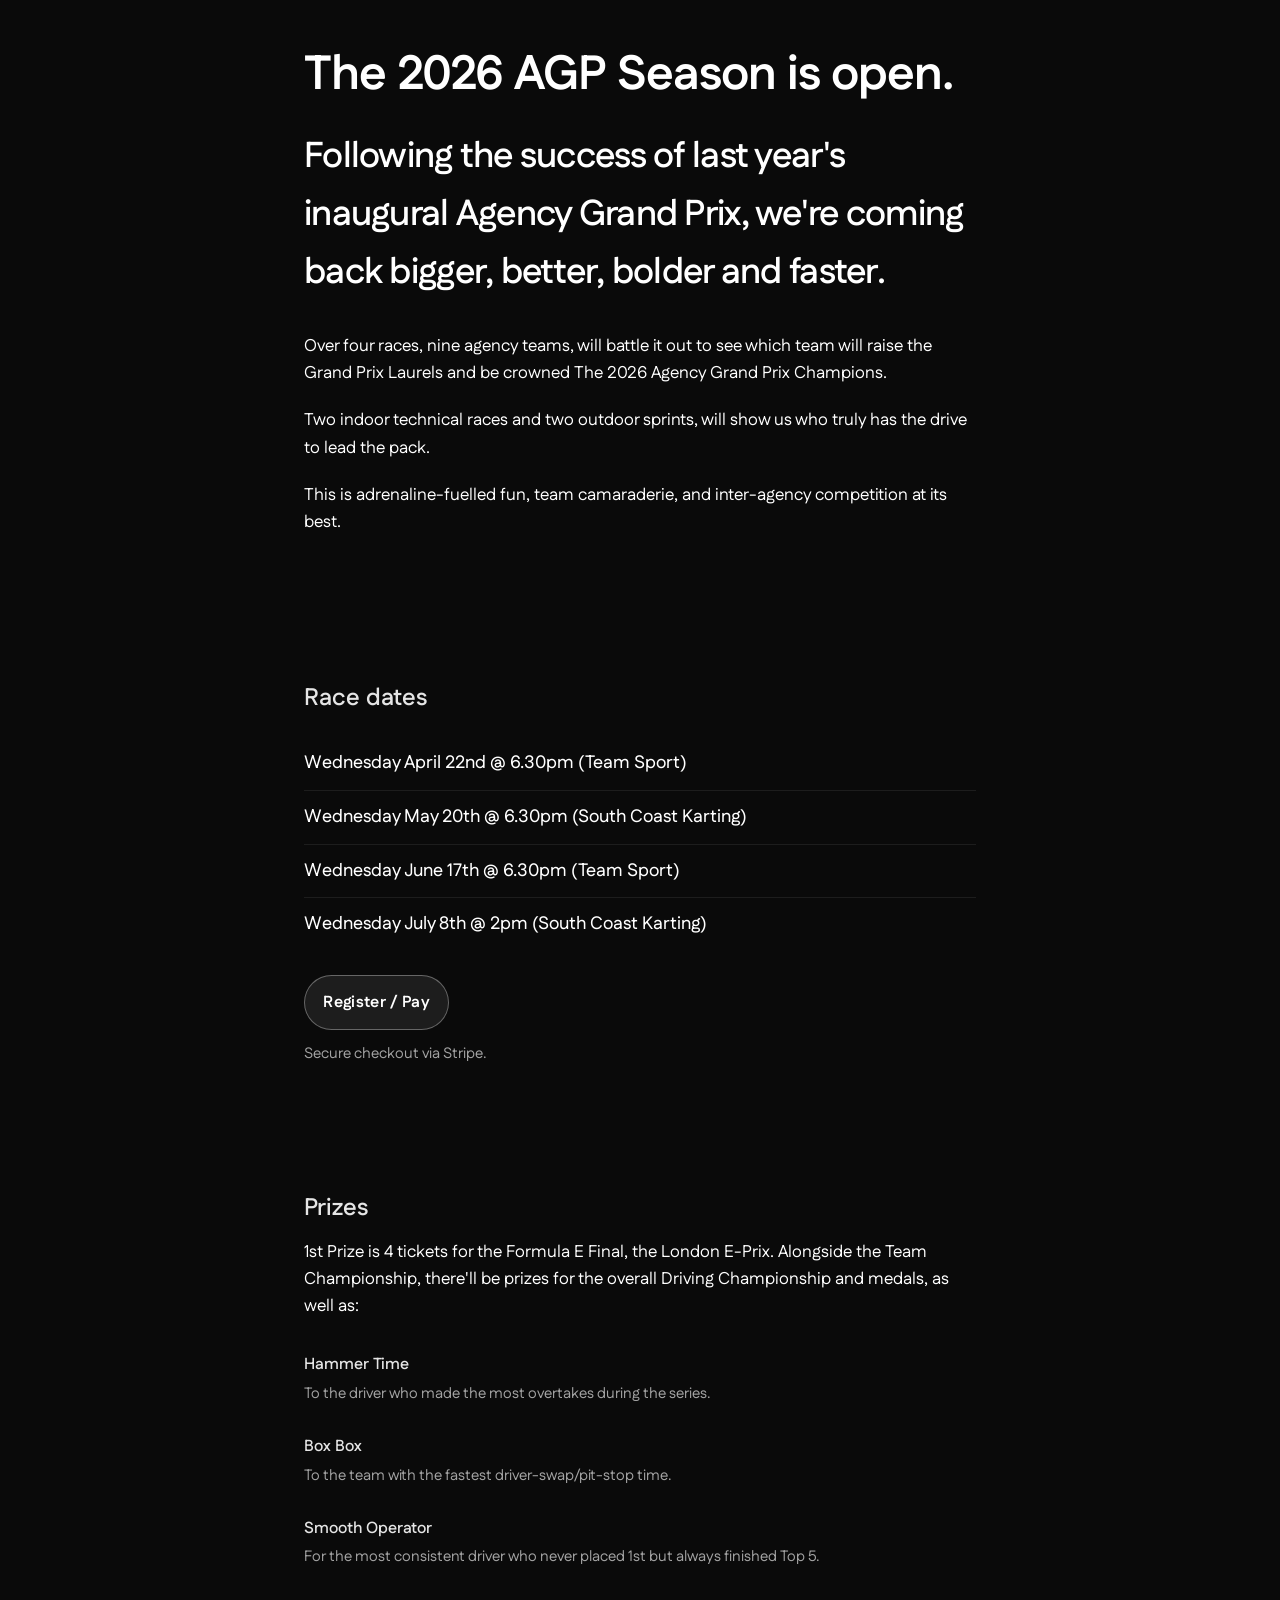
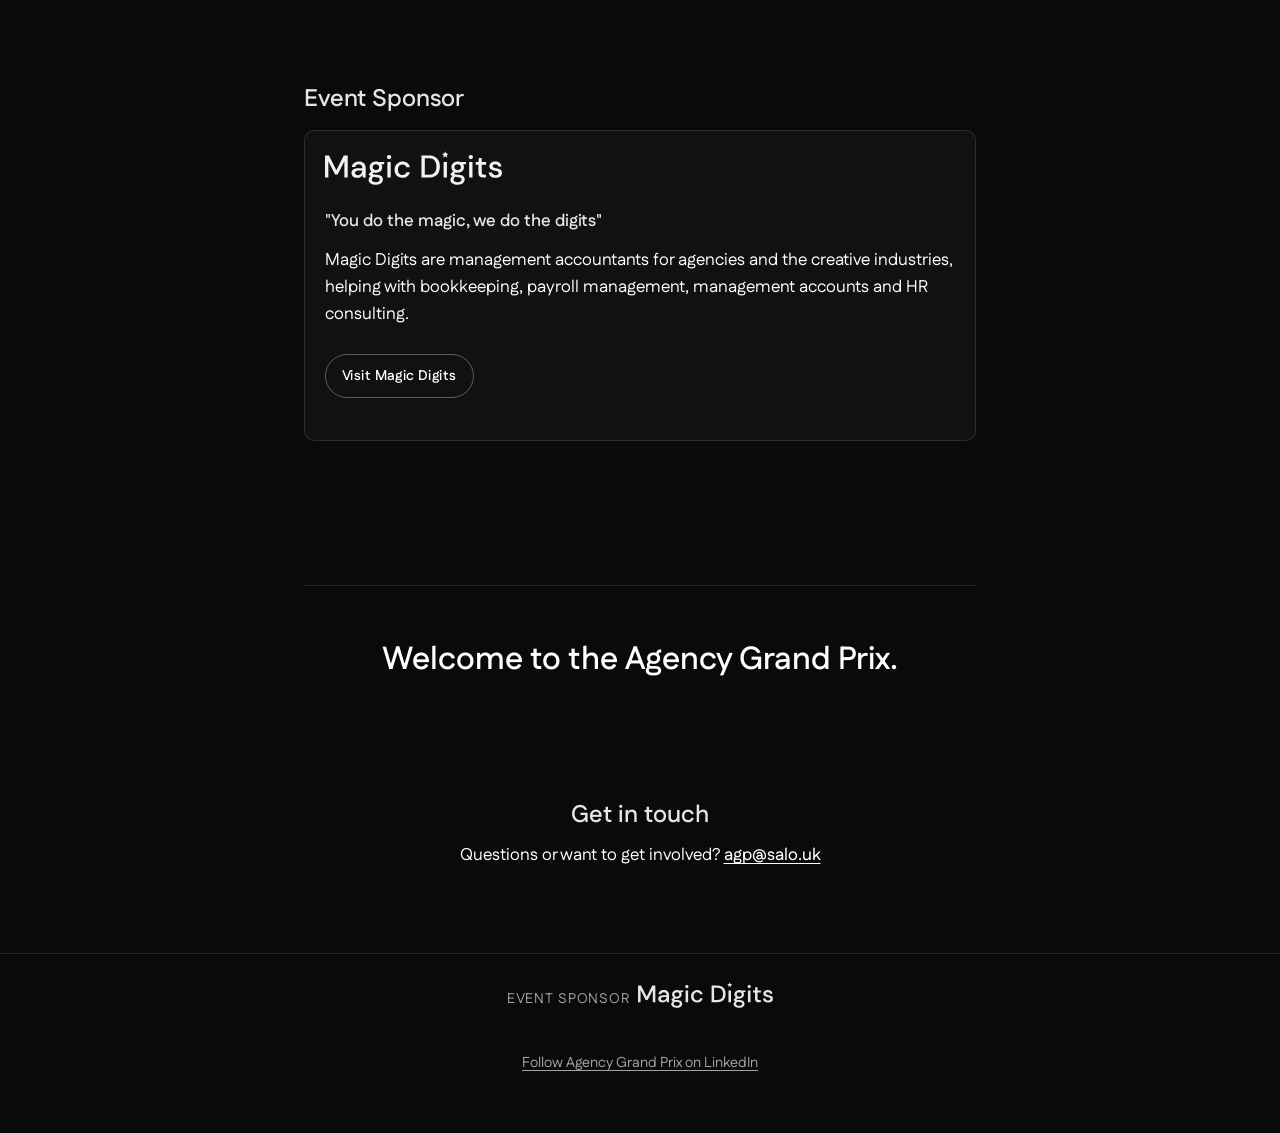
==== commit d54c4a1e: "Move live table to top and refine team logo table layout Made-with: Cursor" ====
--- a/index.html
+++ b/index.html
@@ -7,9 +7,19 @@
   <title>Agency Grand Prix — 2026 Season</title>
   <meta name="description" content="The 2026 Agency Grand Prix — four races, nine agency teams. Bigger, better, bolder and faster. Indoor technical races and outdoor sprints. March–June 2026.">
   <meta name="theme-color" content="#0a0a0a">
+  <link rel="canonical" href="https://agencygrandprix.co.uk/">
   <meta property="og:title" content="Agency Grand Prix — 2026 Season">
   <meta property="og:description" content="The 2026 Agency Grand Prix — four races, nine agency teams. Bigger, better, bolder and faster.">
   <meta property="og:type" content="website">
+  <meta property="og:url" content="https://agencygrandprix.co.uk/">
+  <meta property="og:image" content="https://agencygrandprix.co.uk/assets/AGP-Feature-image.png">
+  <meta property="og:image:width" content="1024">
+  <meta property="og:image:height" content="576">
+  <meta property="og:image:alt" content="Agency Grand Prix feature image with logo and karting rider">
+  <meta name="twitter:card" content="summary_large_image">
+  <meta name="twitter:title" content="Agency Grand Prix — 2026 Season">
+  <meta name="twitter:description" content="Bigger, better, bolder and faster. The 2026 AGP season is open.">
+  <meta name="twitter:image" content="https://agencygrandprix.co.uk/assets/AGP-Feature-image.png">
   <link rel="icon" href="assets/Favicon.png" type="image/png" sizes="32x32">
   <link rel="apple-touch-icon" href="assets/Favicon.png">
   <link rel="preconnect" href="https://fonts.googleapis.com">
@@ -57,6 +67,31 @@
     </aside>
 
   <main>
+    <section class="scroll-reveal league-section">
+      <h2>Live Team Table (After Race 1)</h2>
+      <p class="league-caption">Current standings including bonus point notes from the first race.</p>
+      <div class="league-table-wrap">
+        <table class="league-table">
+          <thead>
+            <tr>
+              <th scope="col">Position</th>
+              <th scope="col">Agency</th>
+              <th scope="col">Total Points</th>
+              <th scope="col">Bonus Points</th>
+            </tr>
+          </thead>
+          <tbody>
+            <tr><td>1st</td><td class="team-cell"><img src="assets/logos/cold-banana.svg" alt="Cold Banana logo" class="team-logo"></td><td>24</td><td>3</td></tr>
+            <tr><td>2nd</td><td class="team-cell"><img src="assets/logos/gain.svg" alt="GAIN logo" class="team-logo"></td><td>21</td><td>-</td></tr>
+            <tr><td>3rd</td><td class="team-cell"><img src="assets/logos/yammayap.png" alt="Yammayap logo" class="team-logo"></td><td>13</td><td></td></tr>
+            <tr><td>4th</td><td class="team-cell"><img src="assets/logos/b4b.svg" alt="B4B logo" class="team-logo"></td><td>12</td><td>-</td></tr>
+            <tr><td>5th</td><td class="team-cell"><img src="assets/logos/salo.svg" alt="Salo Creative logo" class="team-logo"></td><td>4</td><td>-</td></tr>
+            <tr><td>5th</td><td class="team-cell"><img src="assets/logos/halo.svg" alt="Halo logo" class="team-logo"></td><td>4</td><td>-</td></tr>
+          </tbody>
+        </table>
+      </div>
+    </section>
+
     <section class="scroll-reveal">
       <h1>The 2026 AGP Season is open.</h1>
       <p class="intro">Following the success of last year's inaugural Agency Grand Prix, we're coming back bigger, better, bolder and faster.</p>
@@ -103,39 +138,9 @@
           <p>To the team with the fastest driver-swap/pit-stop time.</p>
         </div>
         <div class="award-item">
-          <h3>Smoothe Operator</h3>
+          <h3>Smooth Operator</h3>
           <p>For the most consistent driver who never placed 1st but always finished Top 5.</p>
         </div>
-      </div>
-    </section>
-
-    <section class="scroll-reveal league-section">
-      <h2>2025 Final standings</h2>
-      <p class="league-caption">Last year's inaugural Agency Grand Prix — final league table</p>
-      <div class="league-table-wrap">
-        <table class="league-table">
-          <thead>
-            <tr>
-              <th scope="col">Position</th>
-              <th scope="col">Agency</th>
-              <th scope="col">Points</th>
-            </tr>
-          </thead>
-          <tbody>
-            <tr><td>1</td><td>Cold Banana</td><td>33</td></tr>
-            <tr><td>2</td><td>Yammayap A</td><td>22</td></tr>
-            <tr><td>3</td><td>Salo A</td><td>20</td></tr>
-            <tr><td>4</td><td>Foresolutions</td><td>10</td></tr>
-            <tr><td>5</td><td>Yammayap B</td><td>9</td></tr>
-            <tr><td>6</td><td>Arts University Bournemouth B</td><td>8</td></tr>
-            <tr><td>6</td><td>Krow Kinetic</td><td>8</td></tr>
-            <tr><td>7</td><td>Salo B</td><td>6</td></tr>
-            <tr><td>7</td><td>AF Oliver B</td><td>6</td></tr>
-            <tr><td>8</td><td>Arts University Bournemouth A</td><td>4</td></tr>
-            <tr><td>9</td><td>Complete</td><td>3</td></tr>
-            <tr><td>10</td><td>AF Oliver A</td><td>2</td></tr>
-          </tbody>
-        </table>
       </div>
     </section>
 
--- a/styles.css
+++ b/styles.css
@@ -305,7 +305,7 @@
 .league-table th,
 .league-table td {
   padding: 0.75rem 1.25rem;
-  text-align: left;
+  text-align: center;
   border-bottom: 1px solid rgba(255, 255, 255, 0.08);
 }
 
@@ -337,7 +337,26 @@
 
 .league-table td:nth-child(3) {
   font-weight: 600;
-  text-align: right;
+  text-align: center;
+}
+
+.league-table td:nth-child(4) {
+  font-size: 0.9375rem;
+  color: var(--text-muted);
+}
+
+.team-cell {
+  text-align: center;
+  padding: 1rem 1.25rem;
+}
+
+.team-logo {
+  width: auto;
+  height: 2.6rem;
+  max-width: 100%;
+  padding: 0.25rem;
+  object-fit: contain;
+  flex-shrink: 0;
 }
 
 .sponsor-section {
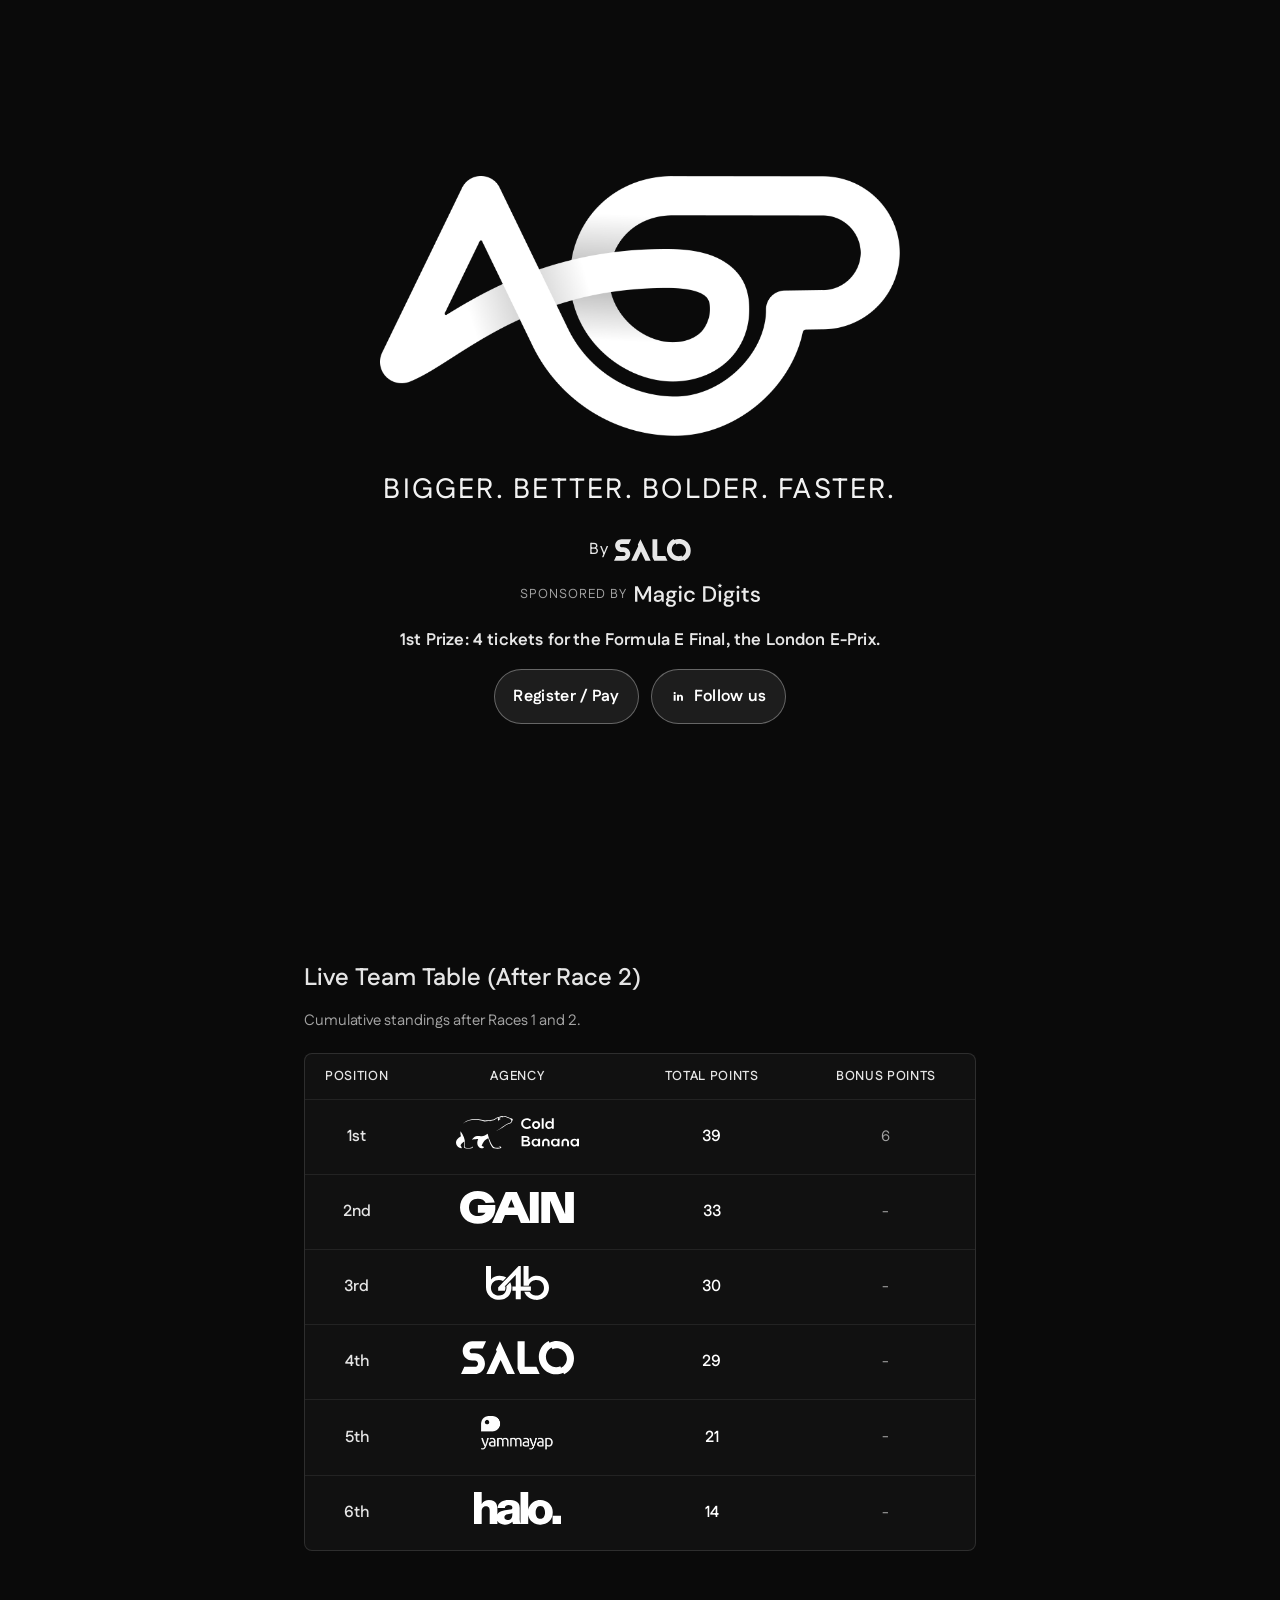
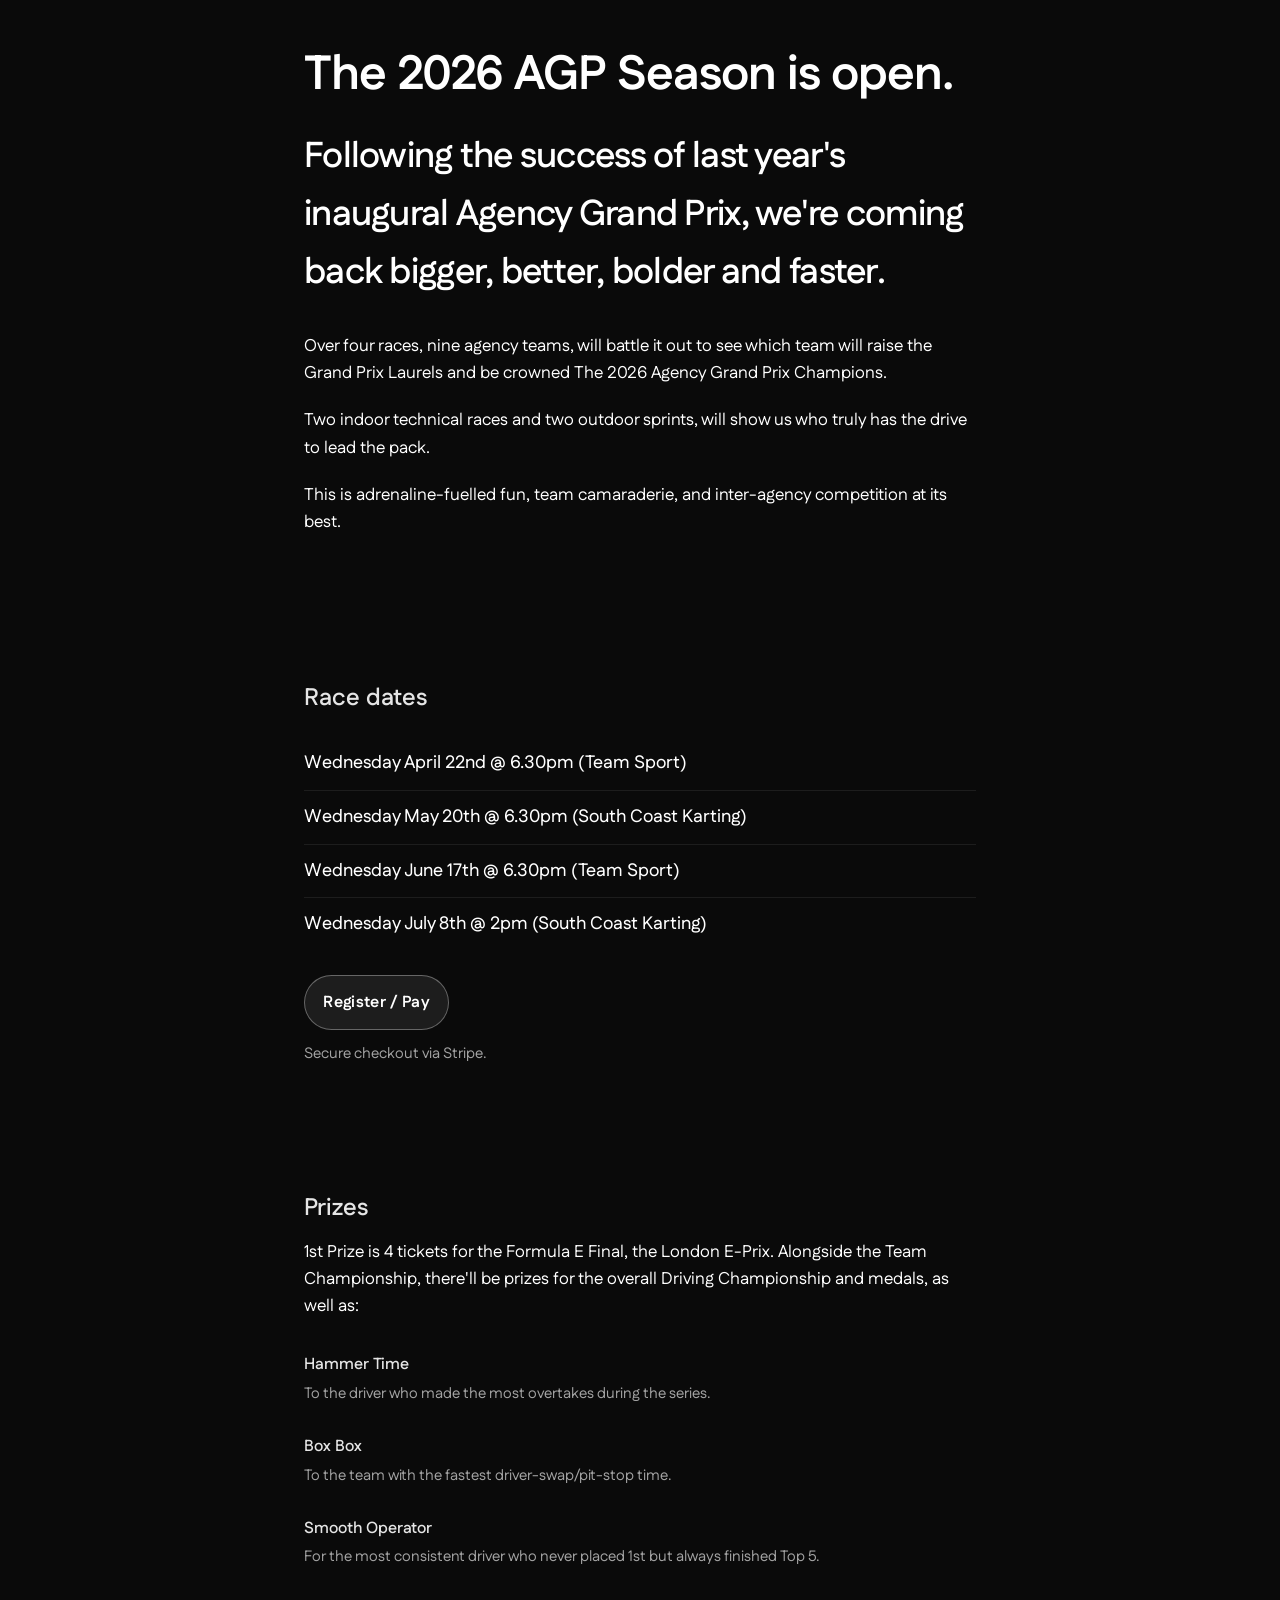
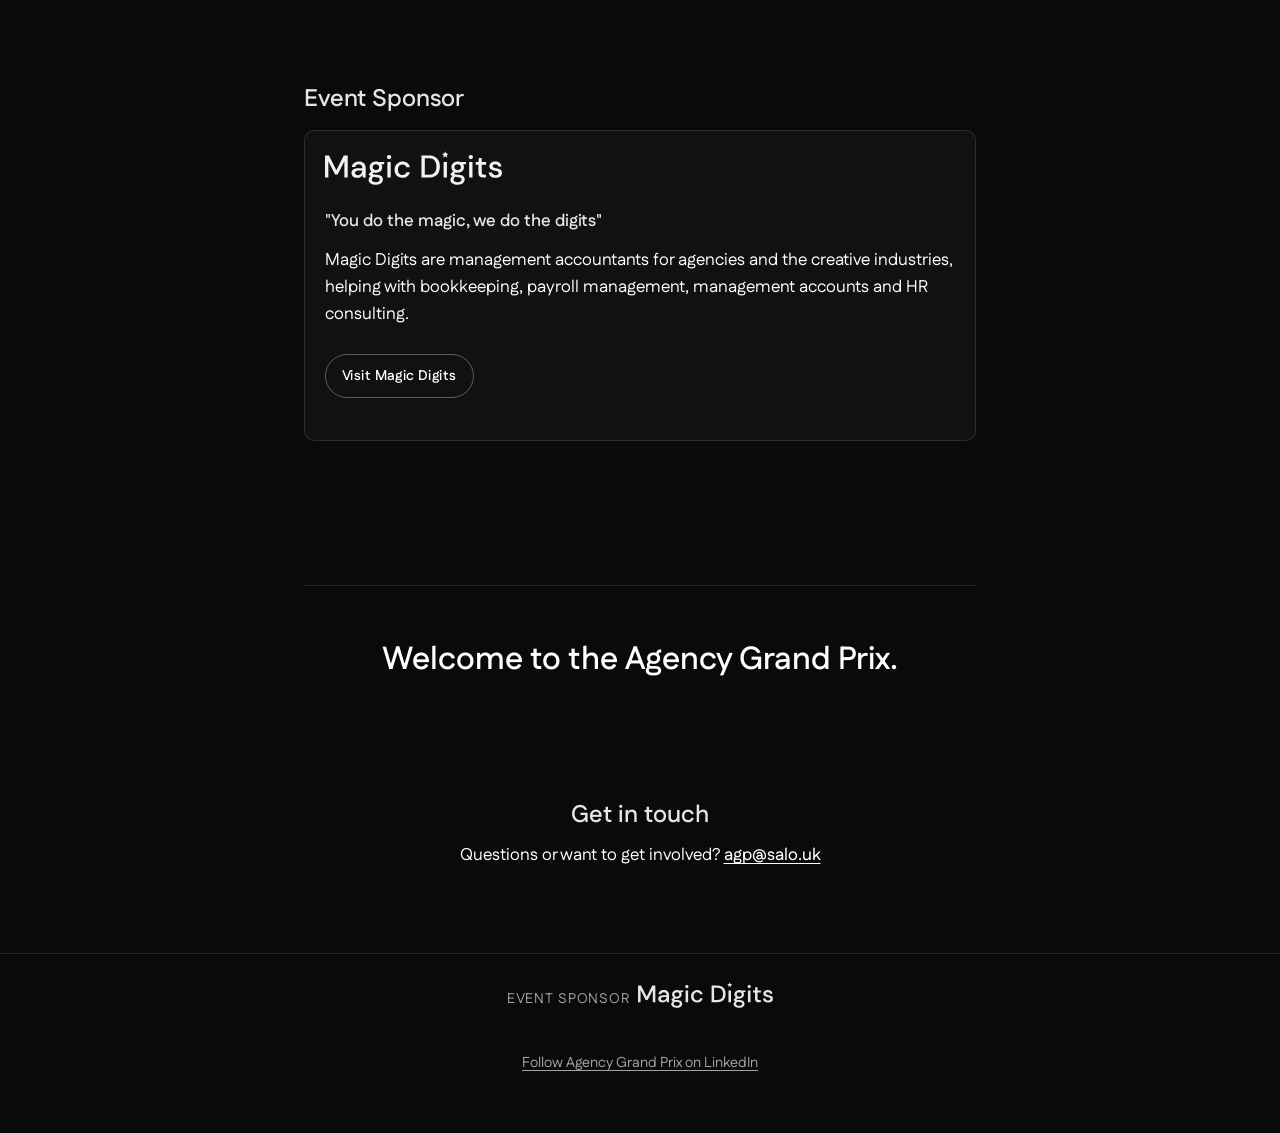
==== commit 39a1ff16: "Update live league table with Race 2 cumulative points and standings Co-authored-by: Cursor <cursora" ====
--- a/index.html
+++ b/index.html
@@ -68,8 +68,8 @@
 
   <main>
     <section class="scroll-reveal league-section">
-      <h2>Live Team Table (After Race 1)</h2>
-      <p class="league-caption">Current standings including bonus point notes from the first race.</p>
+      <h2>Live Team Table (After Race 2)</h2>
+      <p class="league-caption">Cumulative standings after Races 1 and 2.</p>
       <div class="league-table-wrap">
         <table class="league-table">
           <thead>
@@ -81,12 +81,12 @@
             </tr>
           </thead>
           <tbody>
-            <tr><td>1st</td><td class="team-cell"><img src="assets/logos/cold-banana.svg" alt="Cold Banana logo" class="team-logo"></td><td>24</td><td>3</td></tr>
-            <tr><td>2nd</td><td class="team-cell"><img src="assets/logos/gain.svg" alt="GAIN logo" class="team-logo"></td><td>21</td><td>-</td></tr>
-            <tr><td>3rd</td><td class="team-cell"><img src="assets/logos/yammayap.png" alt="Yammayap logo" class="team-logo"></td><td>13</td><td></td></tr>
-            <tr><td>4th</td><td class="team-cell"><img src="assets/logos/b4b.svg" alt="B4B logo" class="team-logo"></td><td>12</td><td>-</td></tr>
-            <tr><td>5th</td><td class="team-cell"><img src="assets/logos/salo.svg" alt="Salo Creative logo" class="team-logo"></td><td>4</td><td>-</td></tr>
-            <tr><td>5th</td><td class="team-cell"><img src="assets/logos/halo.svg" alt="Halo logo" class="team-logo"></td><td>4</td><td>-</td></tr>
+            <tr><td>1st</td><td class="team-cell"><img src="assets/logos/cold-banana.svg" alt="Cold Banana logo" class="team-logo"></td><td>39</td><td>6</td></tr>
+            <tr><td>2nd</td><td class="team-cell"><img src="assets/logos/gain.svg" alt="GAIN logo" class="team-logo"></td><td>33</td><td>-</td></tr>
+            <tr><td>3rd</td><td class="team-cell"><img src="assets/logos/b4b.svg" alt="B4B logo" class="team-logo"></td><td>30</td><td>-</td></tr>
+            <tr><td>4th</td><td class="team-cell"><img src="assets/logos/salo.svg" alt="Salo logo" class="team-logo"></td><td>29</td><td>-</td></tr>
+            <tr><td>5th</td><td class="team-cell"><img src="assets/logos/yammayap.png" alt="Yammayap logo" class="team-logo"></td><td>21</td><td>-</td></tr>
+            <tr><td>6th</td><td class="team-cell"><img src="assets/logos/halo.svg" alt="Halo logo" class="team-logo"></td><td>14</td><td>-</td></tr>
           </tbody>
         </table>
       </div>
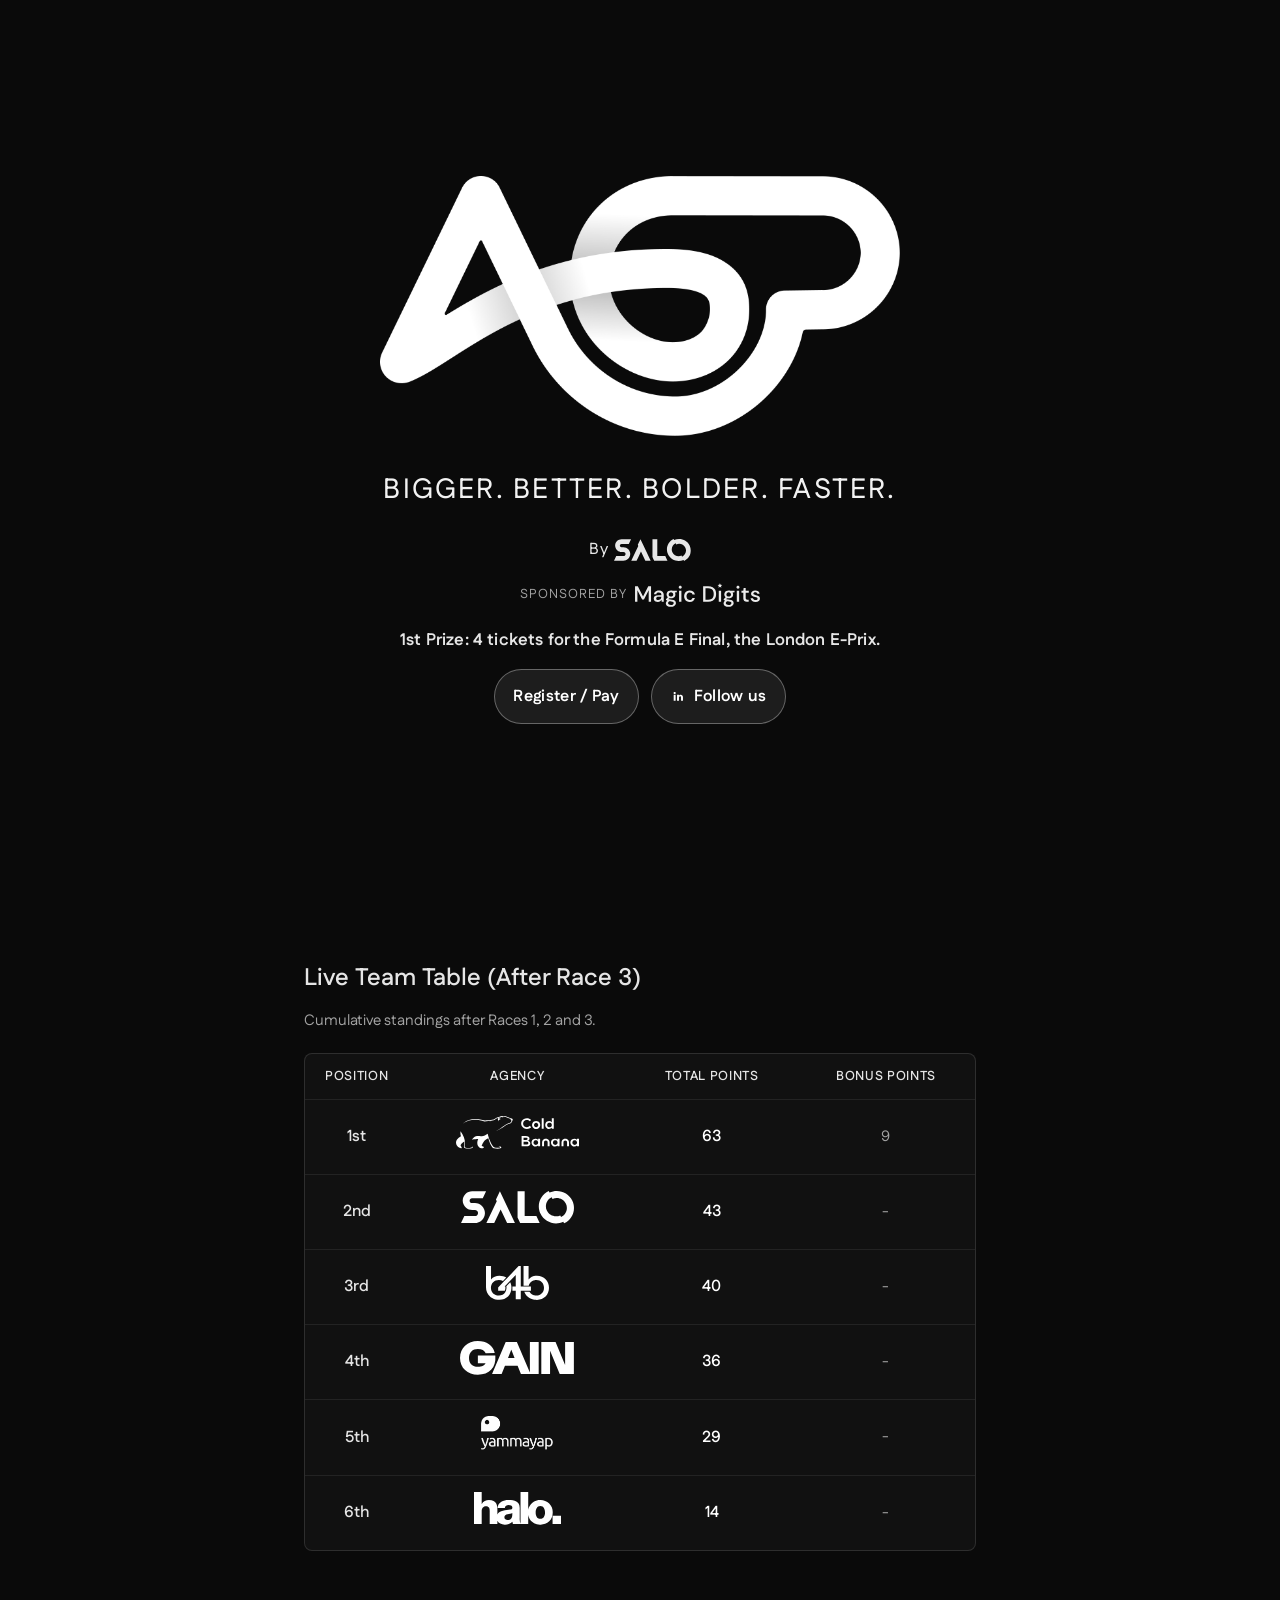
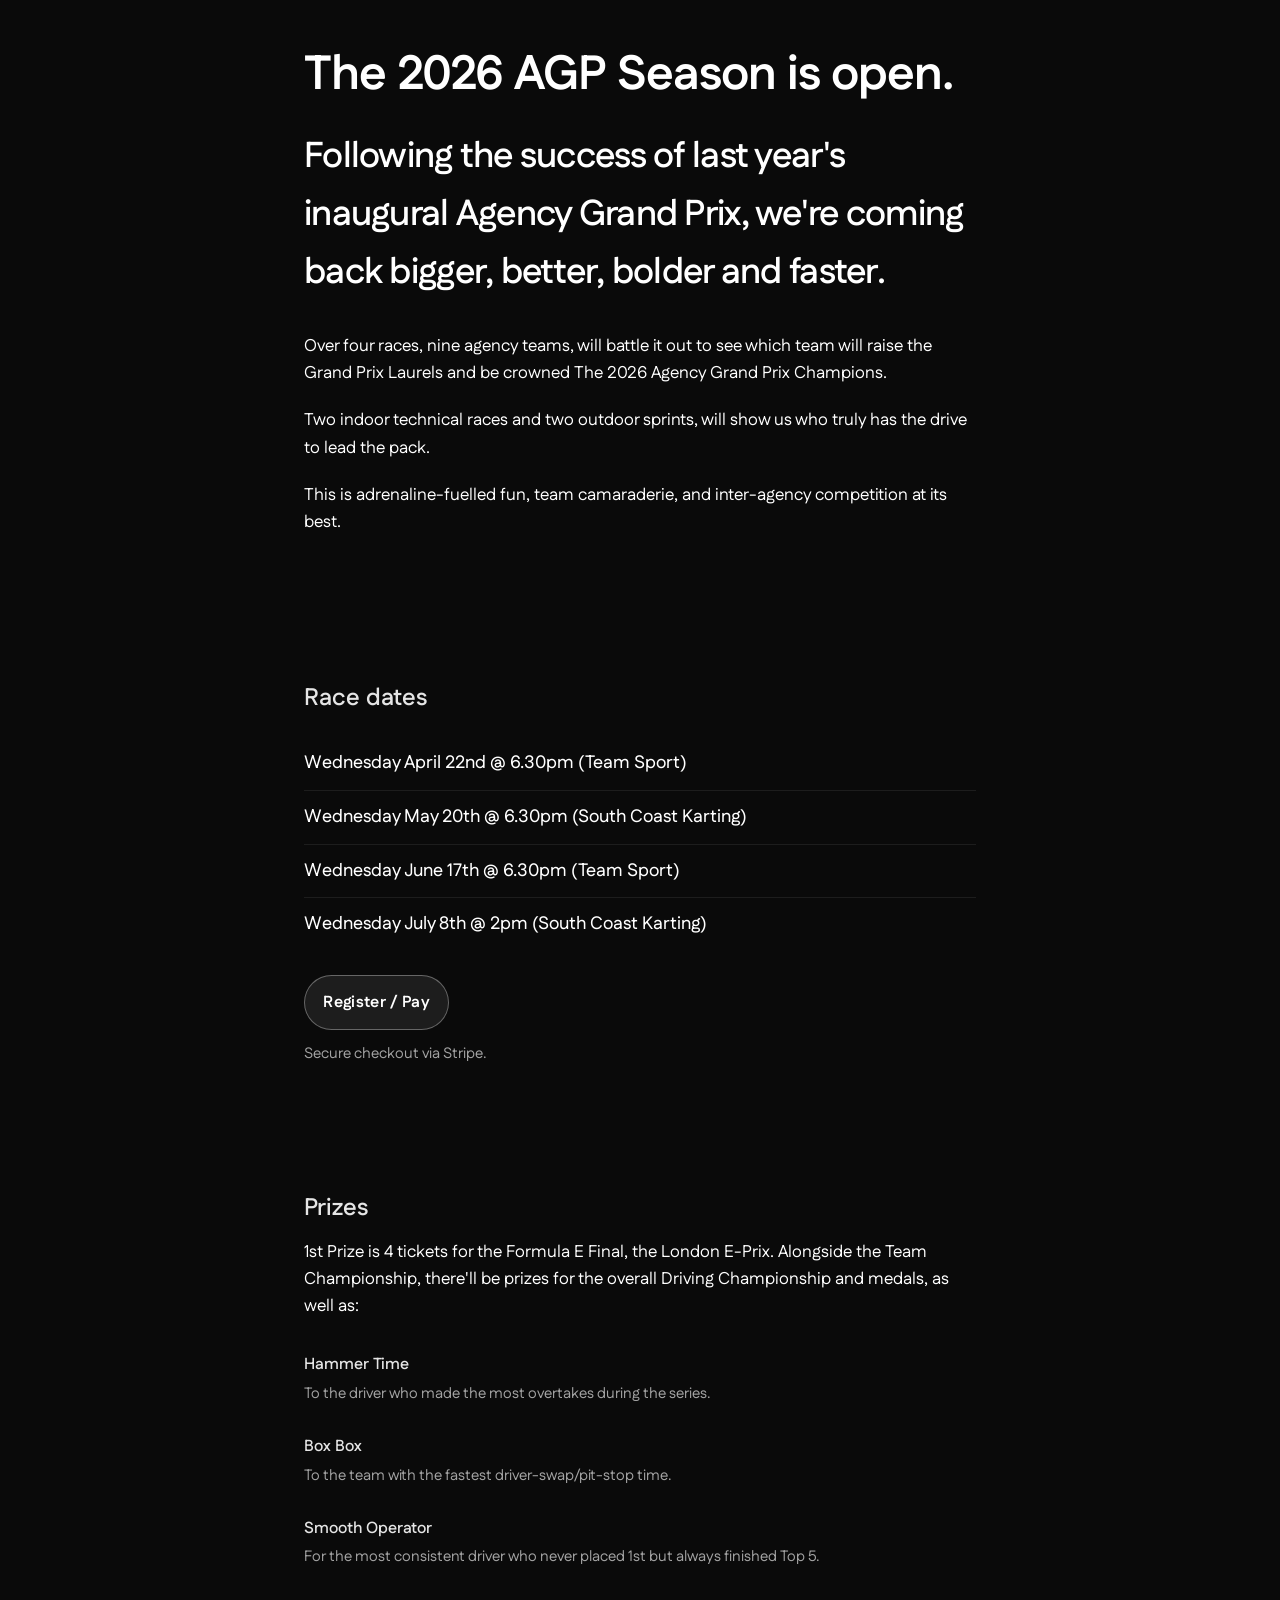
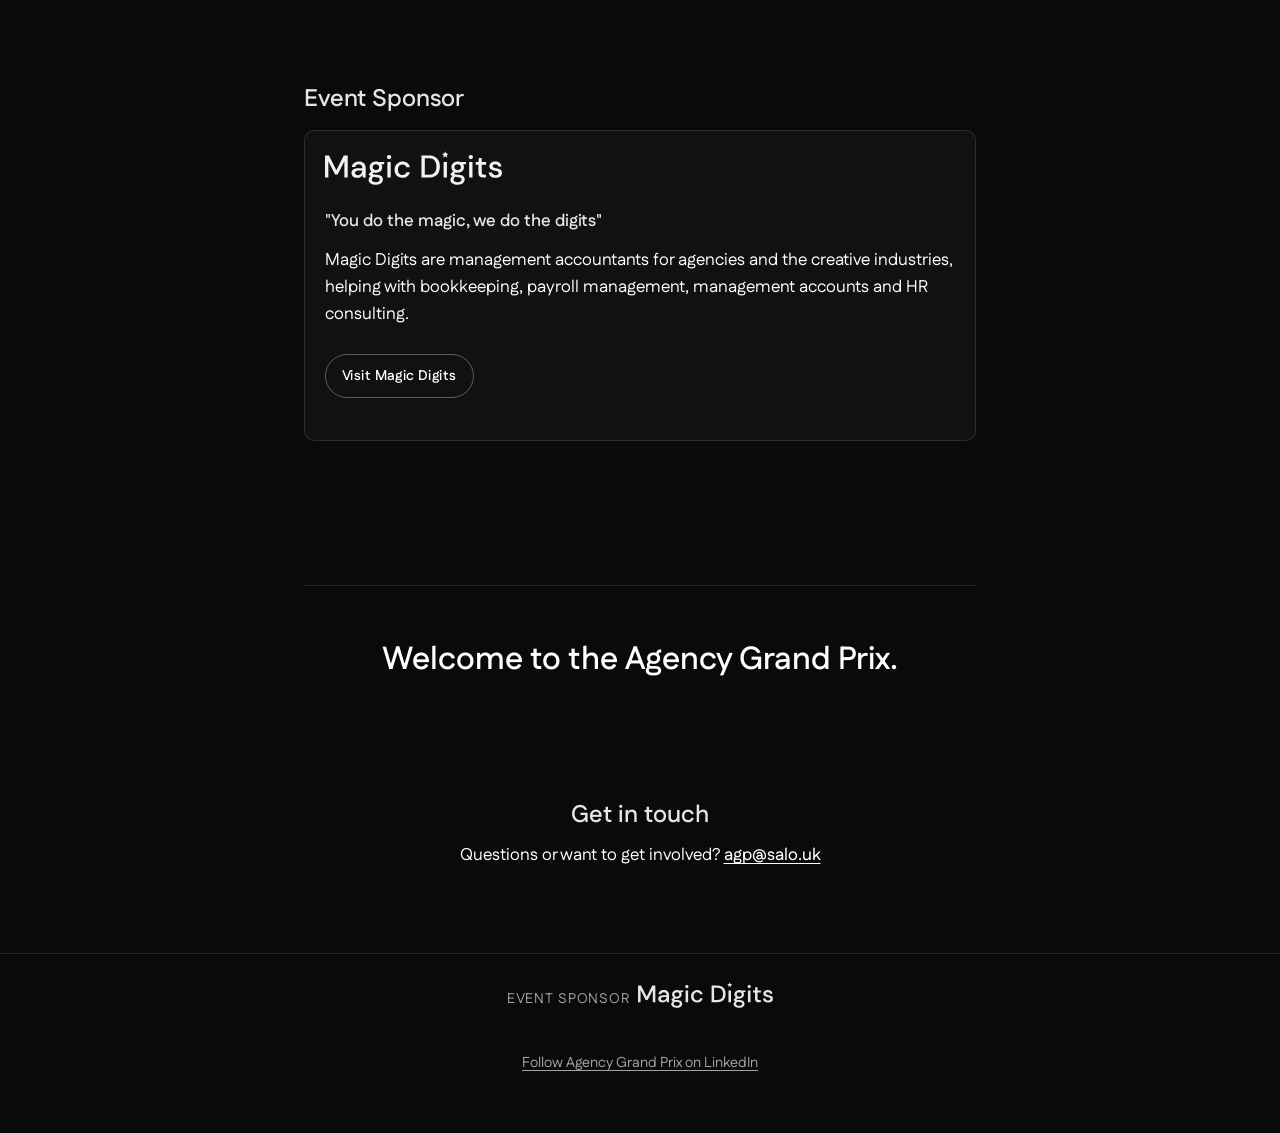
==== commit 74421523: "Update live league table with Race 3 cumulative points and standings. Include Cold Banana +3 fastest" ====
--- a/index.html
+++ b/index.html
@@ -68,8 +68,8 @@
 
   <main>
     <section class="scroll-reveal league-section">
-      <h2>Live Team Table (After Race 2)</h2>
-      <p class="league-caption">Cumulative standings after Races 1 and 2.</p>
+      <h2>Live Team Table (After Race 3)</h2>
+      <p class="league-caption">Cumulative standings after Races 1, 2 and 3.</p>
       <div class="league-table-wrap">
         <table class="league-table">
           <thead>
@@ -81,11 +81,11 @@
             </tr>
           </thead>
           <tbody>
-            <tr><td>1st</td><td class="team-cell"><img src="assets/logos/cold-banana.svg" alt="Cold Banana logo" class="team-logo"></td><td>39</td><td>6</td></tr>
-            <tr><td>2nd</td><td class="team-cell"><img src="assets/logos/gain.svg" alt="GAIN logo" class="team-logo"></td><td>33</td><td>-</td></tr>
-            <tr><td>3rd</td><td class="team-cell"><img src="assets/logos/b4b.svg" alt="B4B logo" class="team-logo"></td><td>30</td><td>-</td></tr>
-            <tr><td>4th</td><td class="team-cell"><img src="assets/logos/salo.svg" alt="Salo logo" class="team-logo"></td><td>29</td><td>-</td></tr>
-            <tr><td>5th</td><td class="team-cell"><img src="assets/logos/yammayap.png" alt="Yammayap logo" class="team-logo"></td><td>21</td><td>-</td></tr>
+            <tr><td>1st</td><td class="team-cell"><img src="assets/logos/cold-banana.svg" alt="Cold Banana logo" class="team-logo"></td><td>63</td><td>9</td></tr>
+            <tr><td>2nd</td><td class="team-cell"><img src="assets/logos/salo.svg" alt="Salo logo" class="team-logo"></td><td>43</td><td>-</td></tr>
+            <tr><td>3rd</td><td class="team-cell"><img src="assets/logos/b4b.svg" alt="B4B logo" class="team-logo"></td><td>40</td><td>-</td></tr>
+            <tr><td>4th</td><td class="team-cell"><img src="assets/logos/gain.svg" alt="GAIN logo" class="team-logo"></td><td>36</td><td>-</td></tr>
+            <tr><td>5th</td><td class="team-cell"><img src="assets/logos/yammayap.png" alt="Yammayap logo" class="team-logo"></td><td>29</td><td>-</td></tr>
             <tr><td>6th</td><td class="team-cell"><img src="assets/logos/halo.svg" alt="Halo logo" class="team-logo"></td><td>14</td><td>-</td></tr>
           </tbody>
         </table>
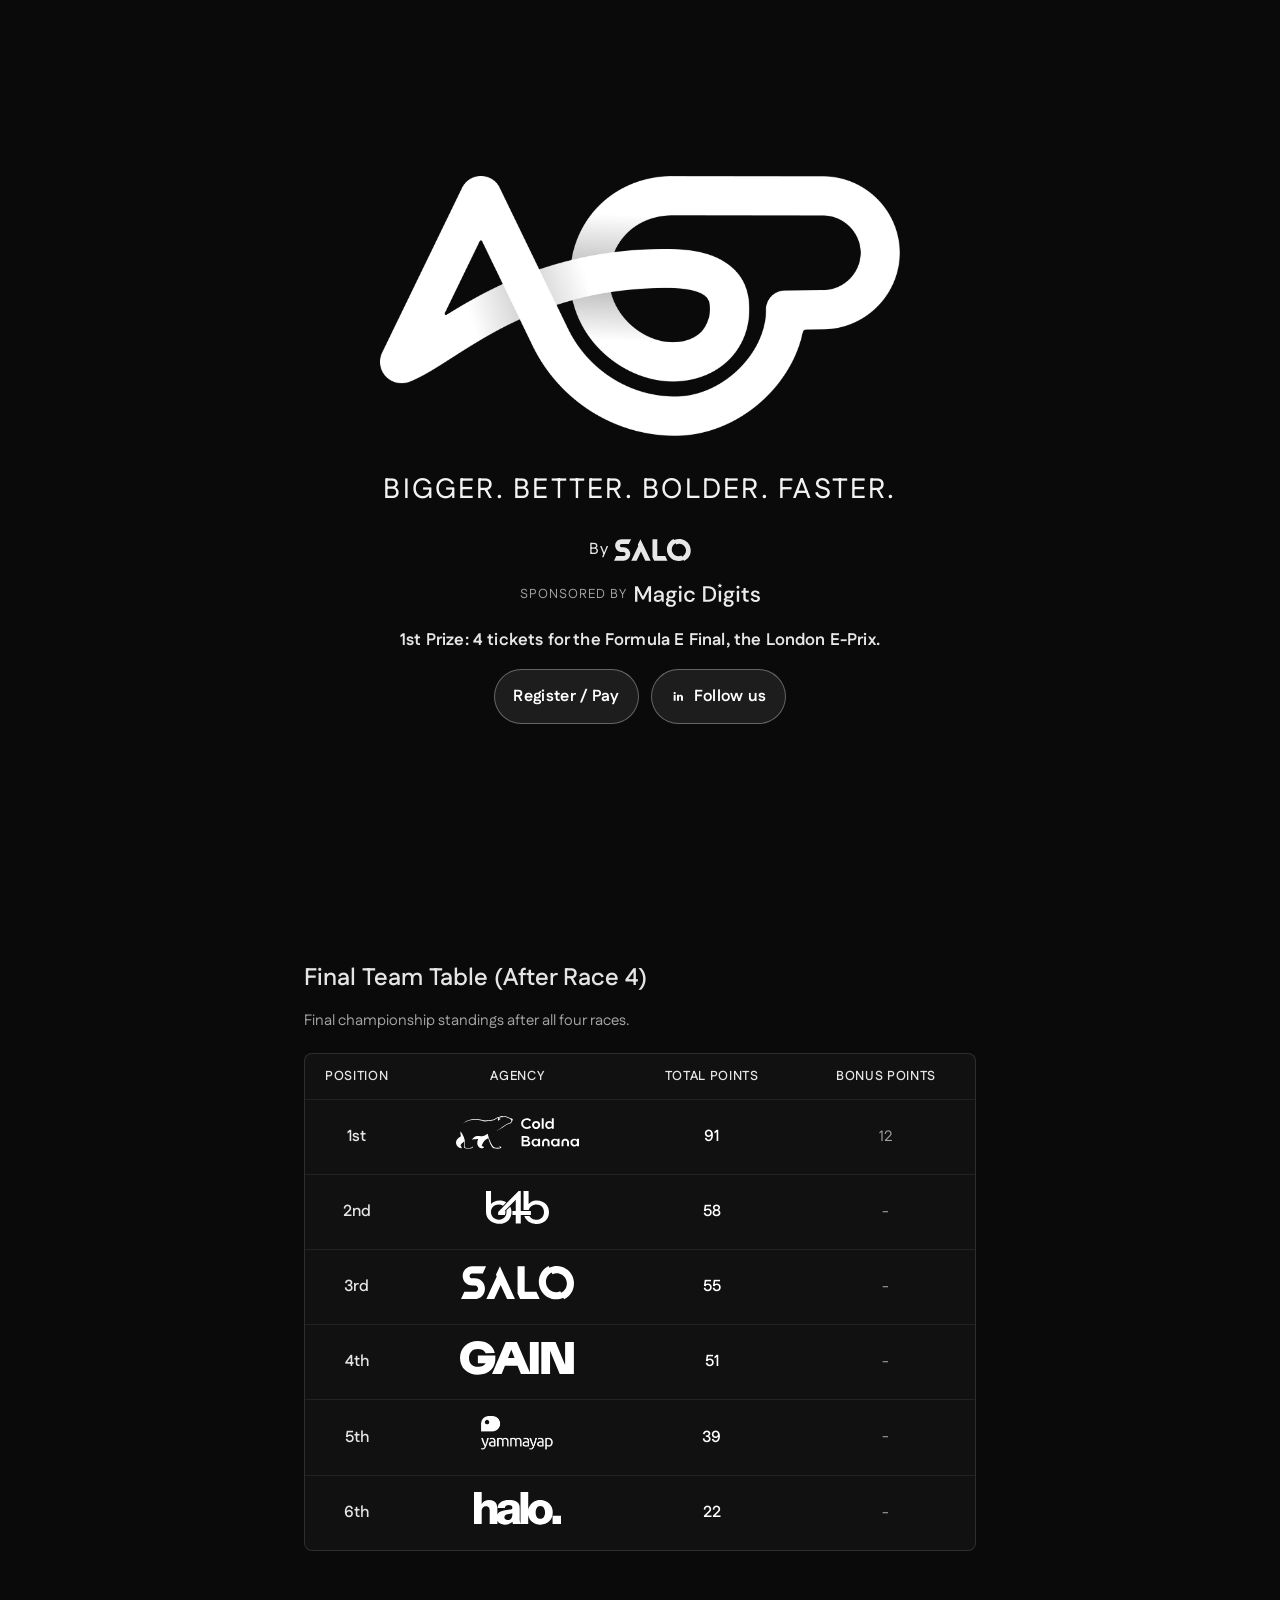
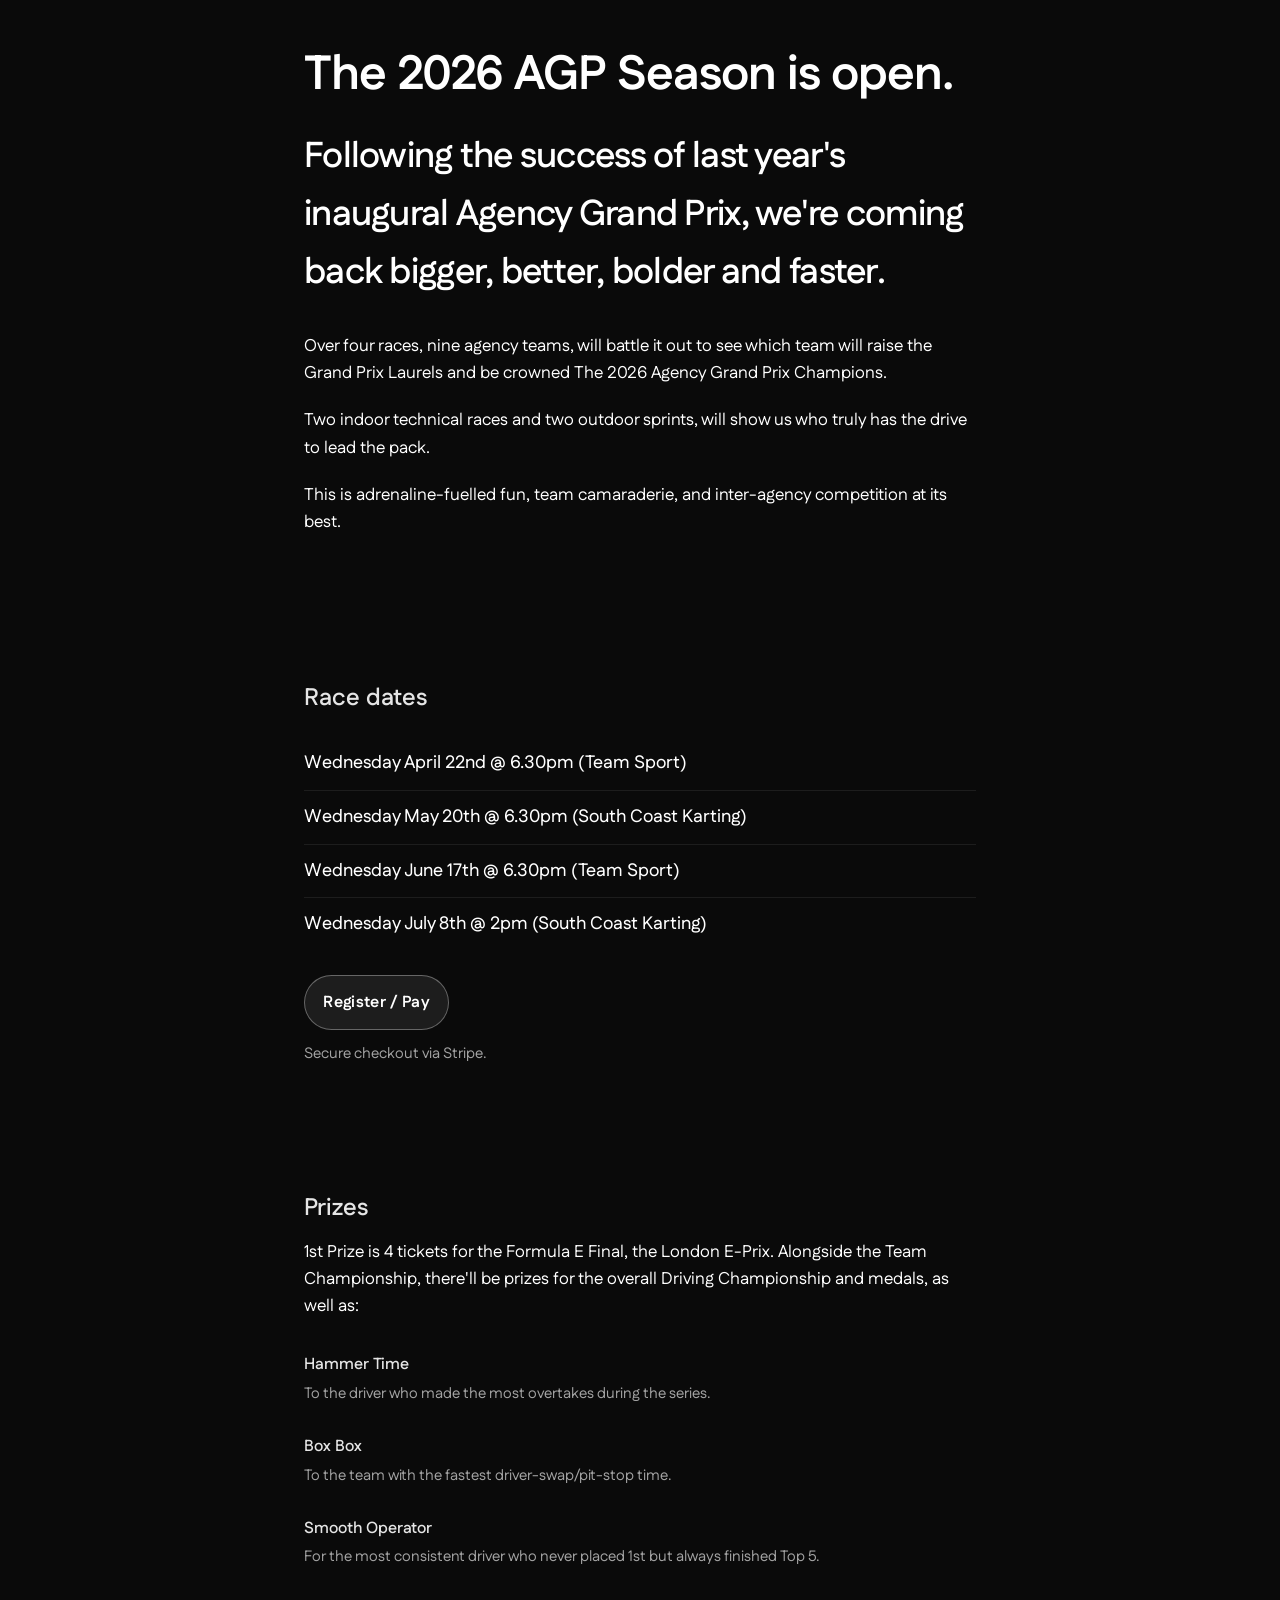
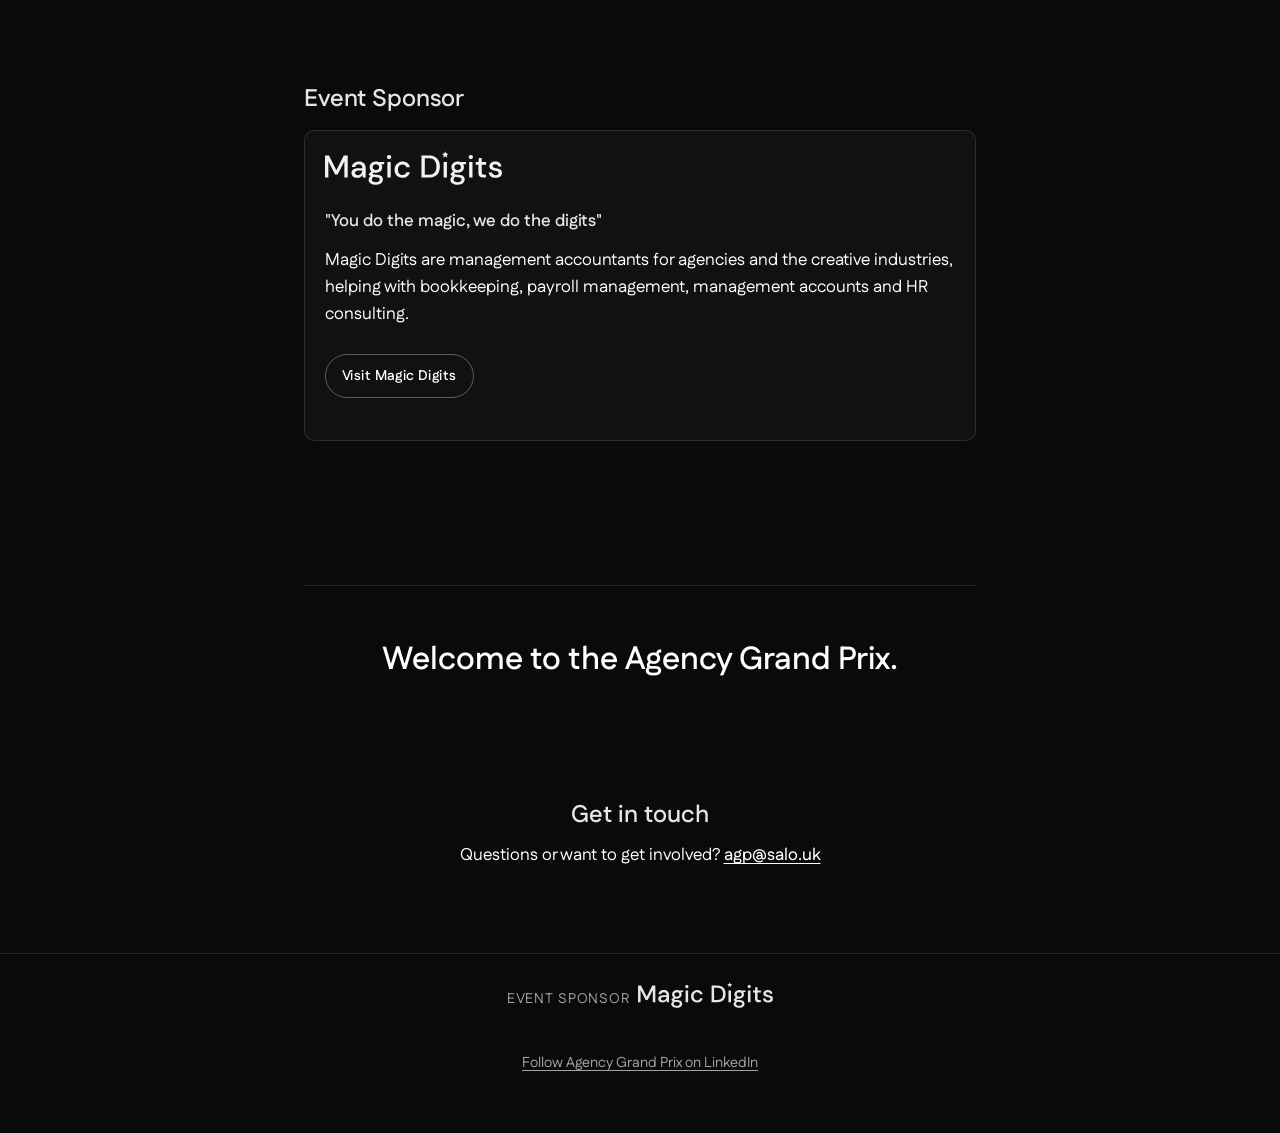
==== commit aa513eca: "Update final championship table after Race 4. Publish final team positions, totals, and Cold Banana'" ====
--- a/index.html
+++ b/index.html
@@ -68,8 +68,8 @@
 
   <main>
     <section class="scroll-reveal league-section">
-      <h2>Live Team Table (After Race 3)</h2>
-      <p class="league-caption">Cumulative standings after Races 1, 2 and 3.</p>
+      <h2>Final Team Table (After Race 4)</h2>
+      <p class="league-caption">Final championship standings after all four races.</p>
       <div class="league-table-wrap">
         <table class="league-table">
           <thead>
@@ -81,12 +81,12 @@
             </tr>
           </thead>
           <tbody>
-            <tr><td>1st</td><td class="team-cell"><img src="assets/logos/cold-banana.svg" alt="Cold Banana logo" class="team-logo"></td><td>63</td><td>9</td></tr>
-            <tr><td>2nd</td><td class="team-cell"><img src="assets/logos/salo.svg" alt="Salo logo" class="team-logo"></td><td>43</td><td>-</td></tr>
-            <tr><td>3rd</td><td class="team-cell"><img src="assets/logos/b4b.svg" alt="B4B logo" class="team-logo"></td><td>40</td><td>-</td></tr>
-            <tr><td>4th</td><td class="team-cell"><img src="assets/logos/gain.svg" alt="GAIN logo" class="team-logo"></td><td>36</td><td>-</td></tr>
-            <tr><td>5th</td><td class="team-cell"><img src="assets/logos/yammayap.png" alt="Yammayap logo" class="team-logo"></td><td>29</td><td>-</td></tr>
-            <tr><td>6th</td><td class="team-cell"><img src="assets/logos/halo.svg" alt="Halo logo" class="team-logo"></td><td>14</td><td>-</td></tr>
+            <tr><td>1st</td><td class="team-cell"><img src="assets/logos/cold-banana.svg" alt="Cold Banana logo" class="team-logo"></td><td>91</td><td>12</td></tr>
+            <tr><td>2nd</td><td class="team-cell"><img src="assets/logos/b4b.svg" alt="B4B logo" class="team-logo"></td><td>58</td><td>-</td></tr>
+            <tr><td>3rd</td><td class="team-cell"><img src="assets/logos/salo.svg" alt="Salo logo" class="team-logo"></td><td>55</td><td>-</td></tr>
+            <tr><td>4th</td><td class="team-cell"><img src="assets/logos/gain.svg" alt="GAIN logo" class="team-logo"></td><td>51</td><td>-</td></tr>
+            <tr><td>5th</td><td class="team-cell"><img src="assets/logos/yammayap.png" alt="Yammayap logo" class="team-logo"></td><td>39</td><td>-</td></tr>
+            <tr><td>6th</td><td class="team-cell"><img src="assets/logos/halo.svg" alt="Halo logo" class="team-logo"></td><td>22</td><td>-</td></tr>
           </tbody>
         </table>
       </div>
